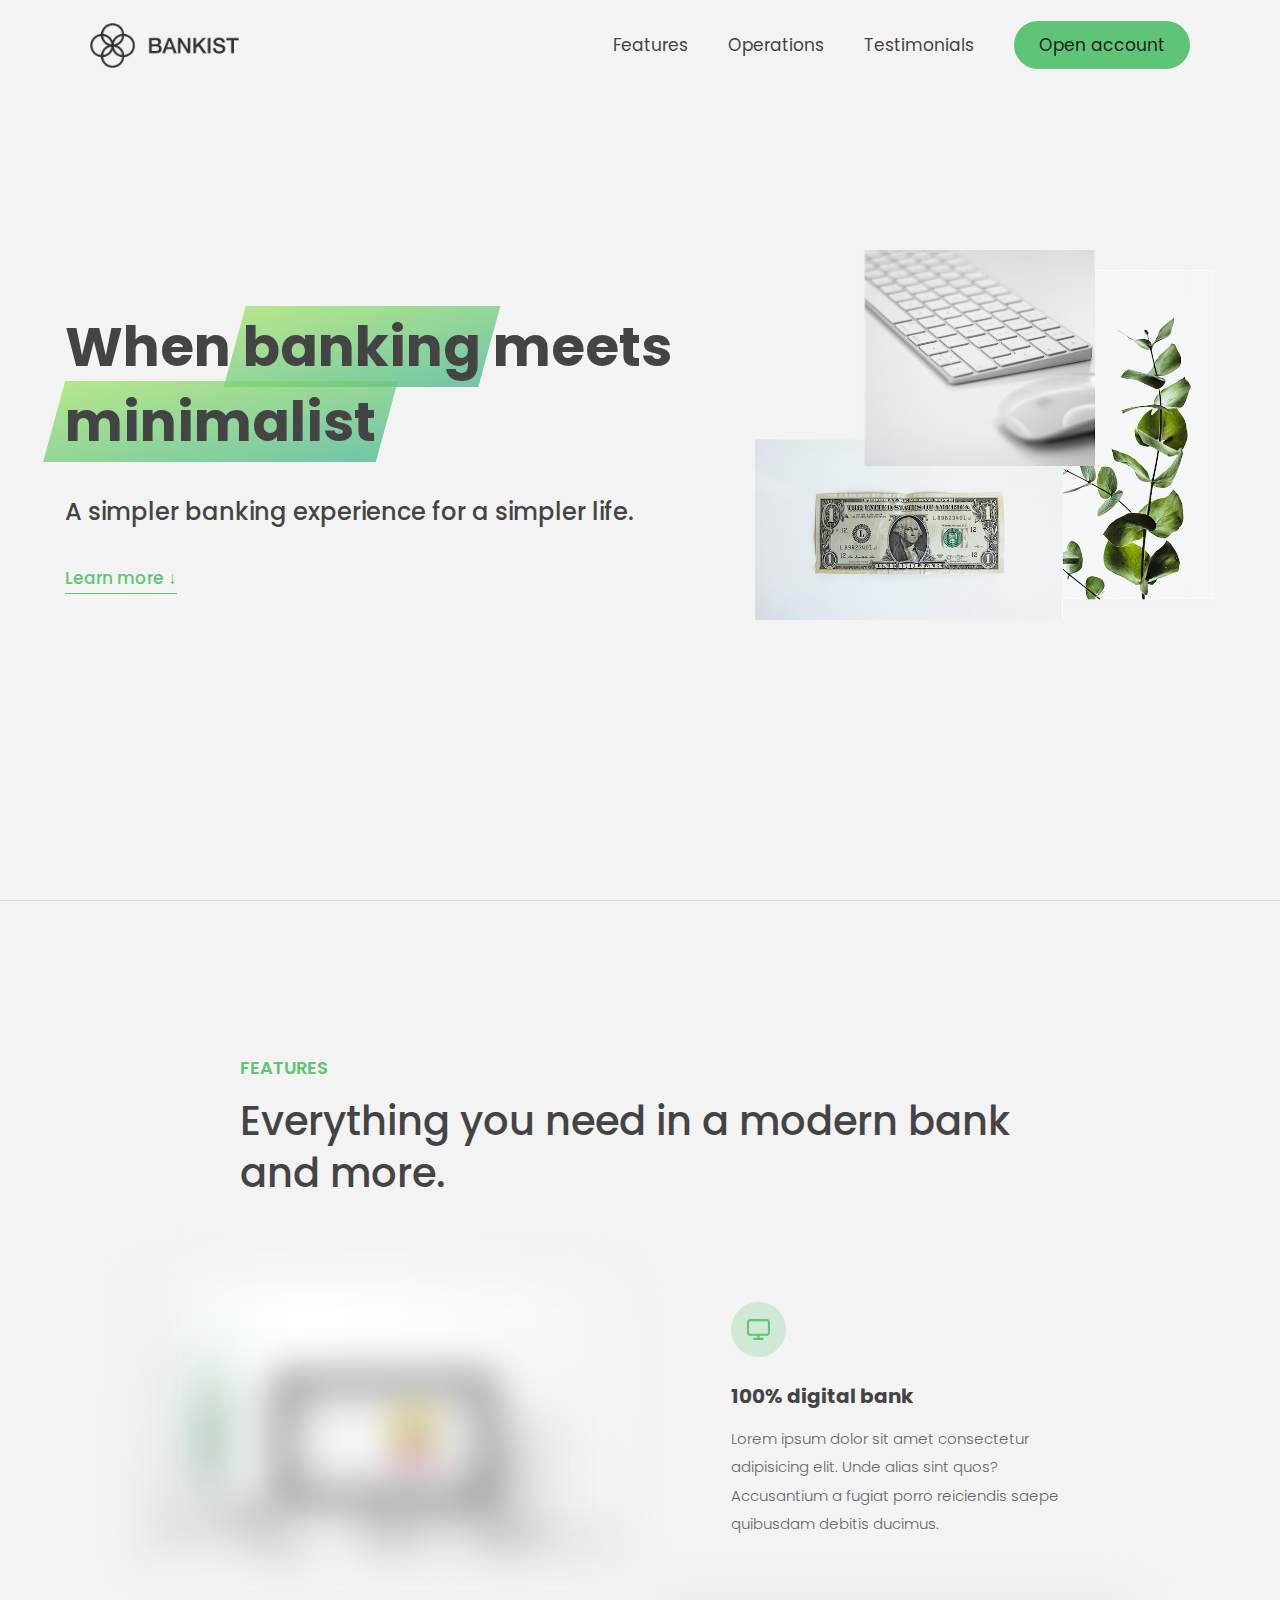
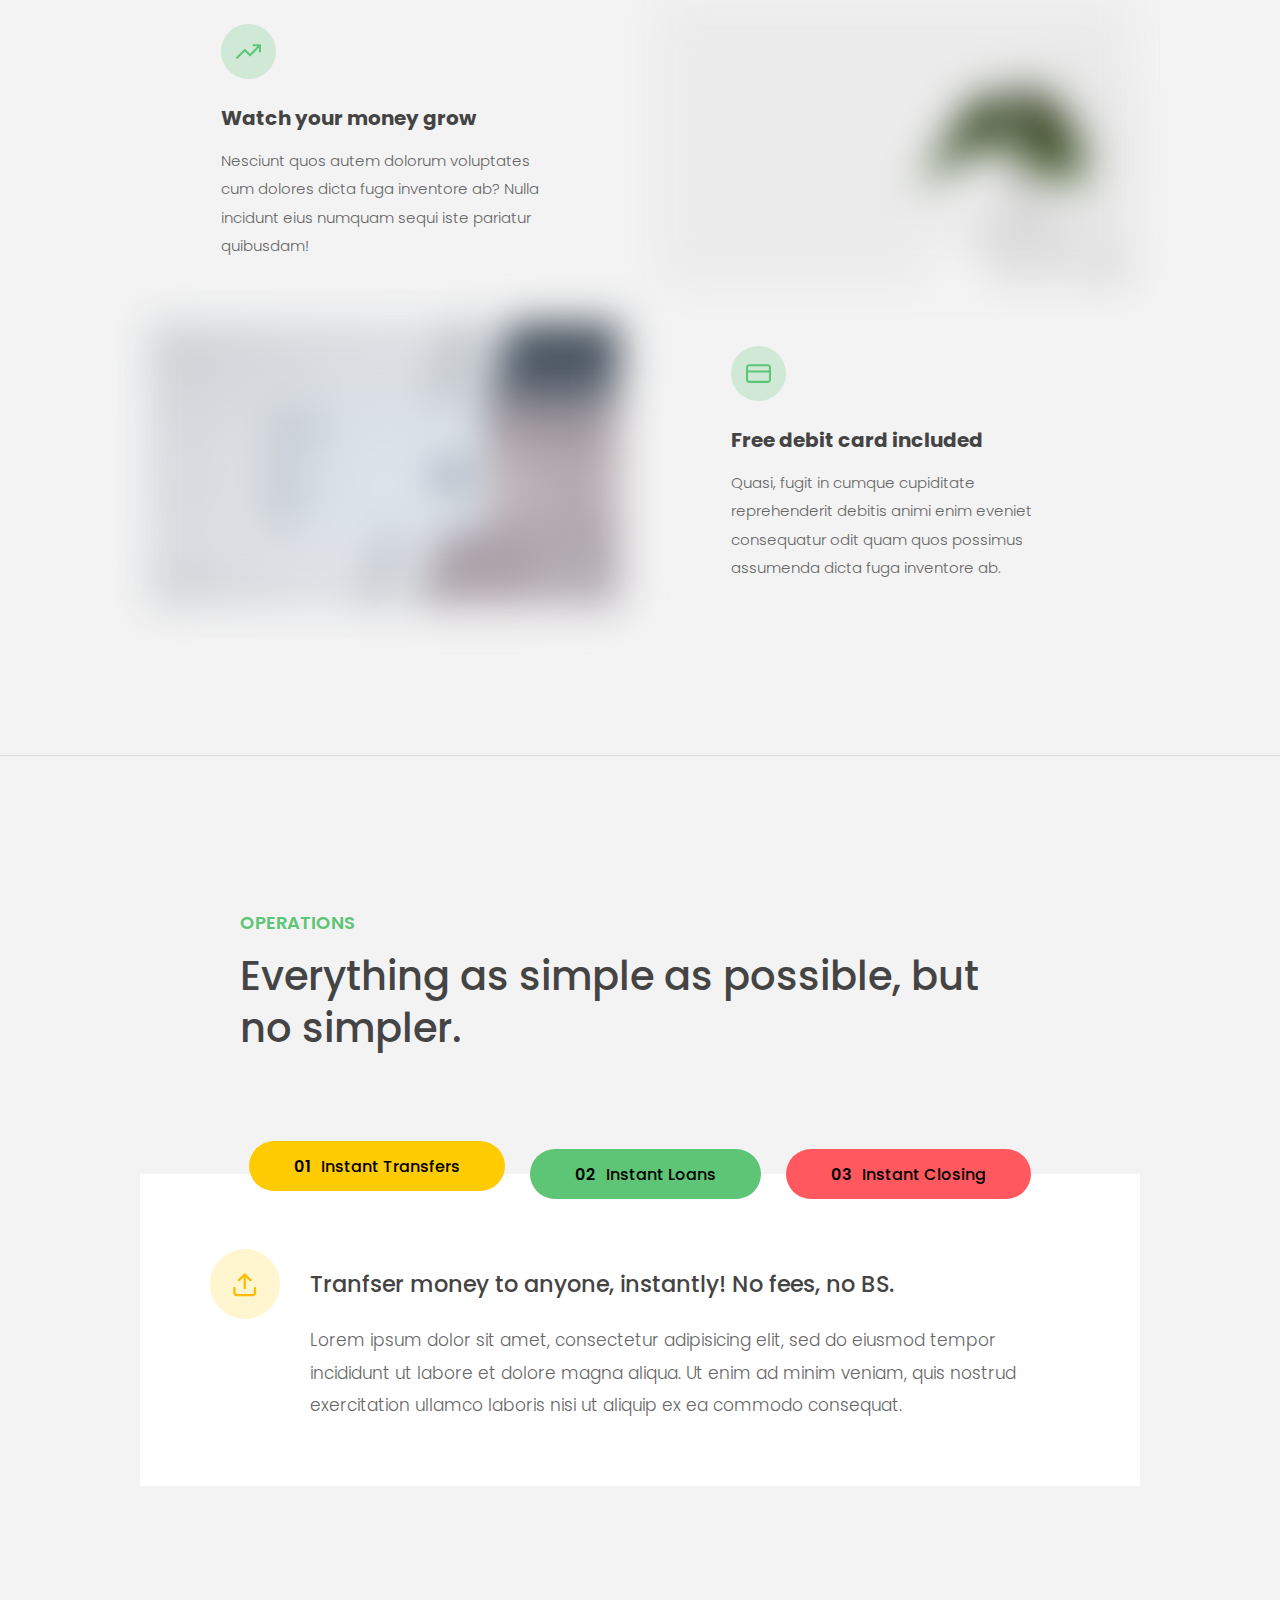
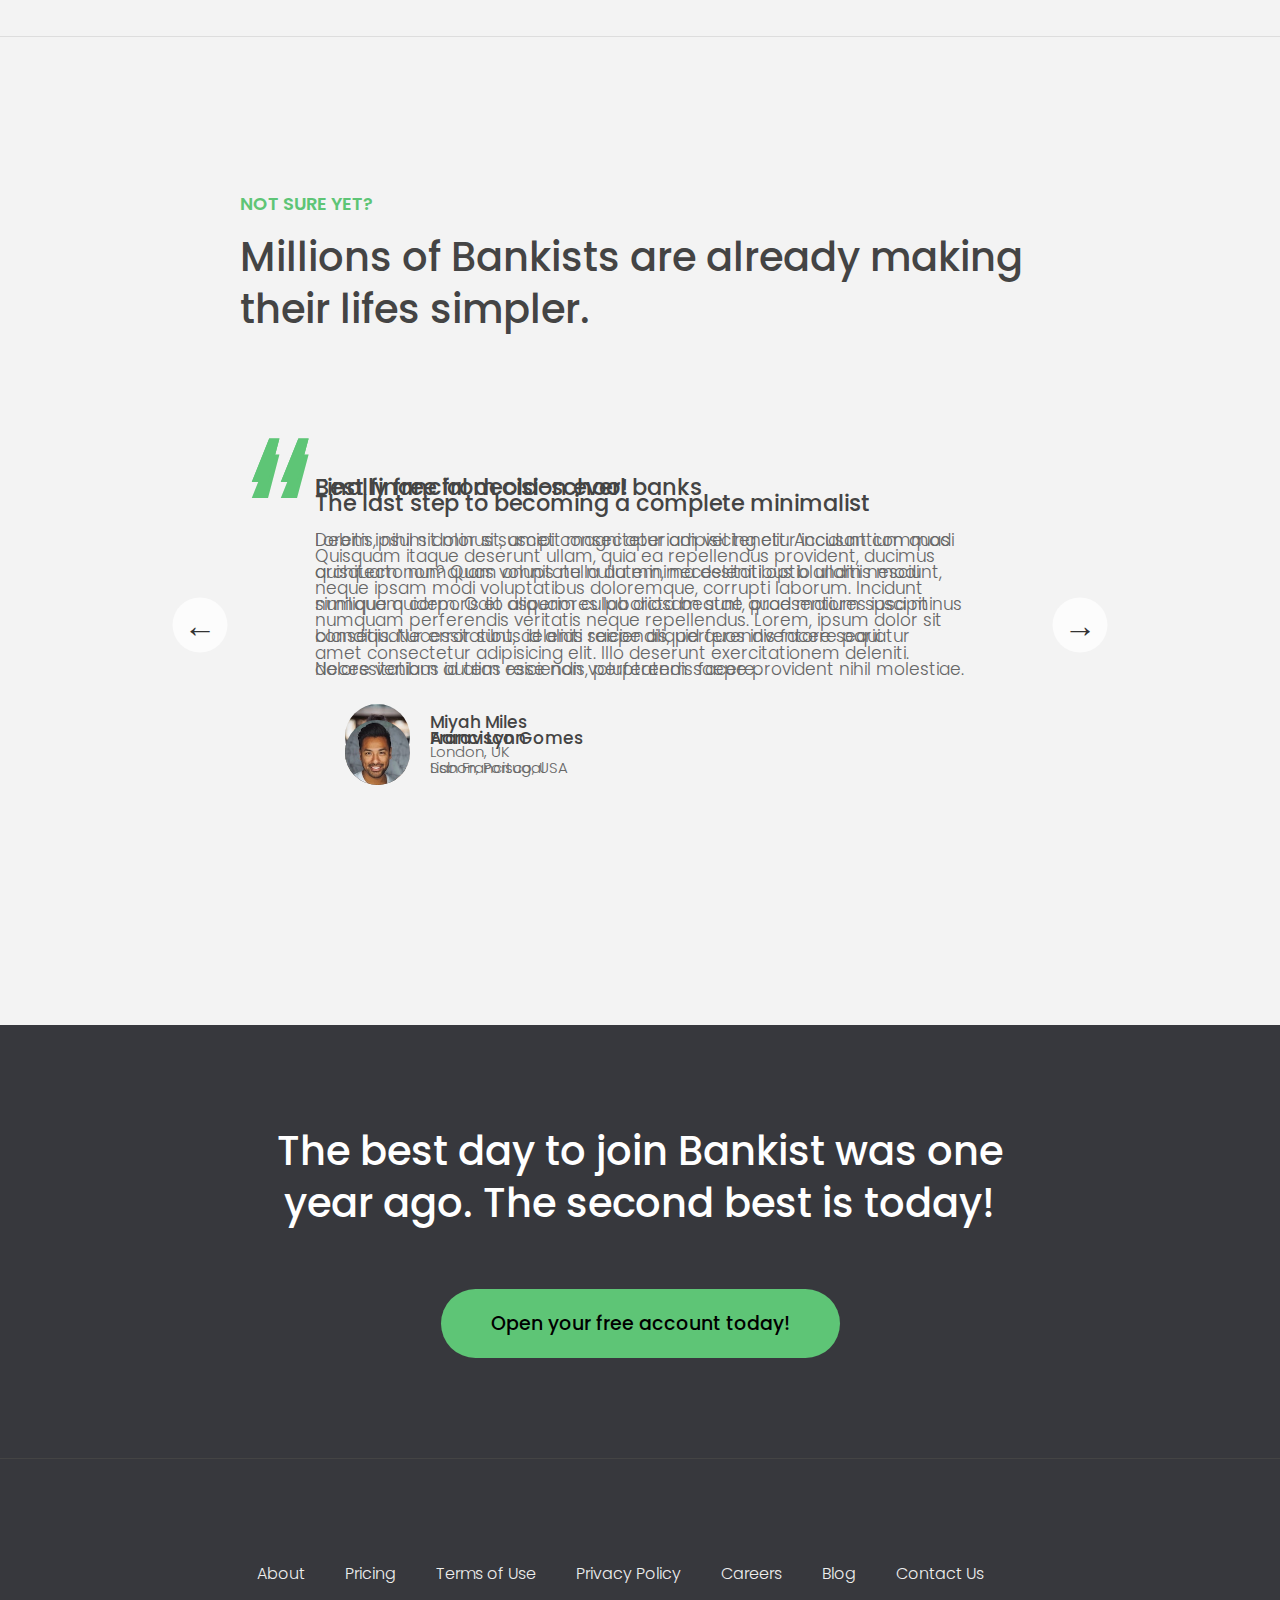
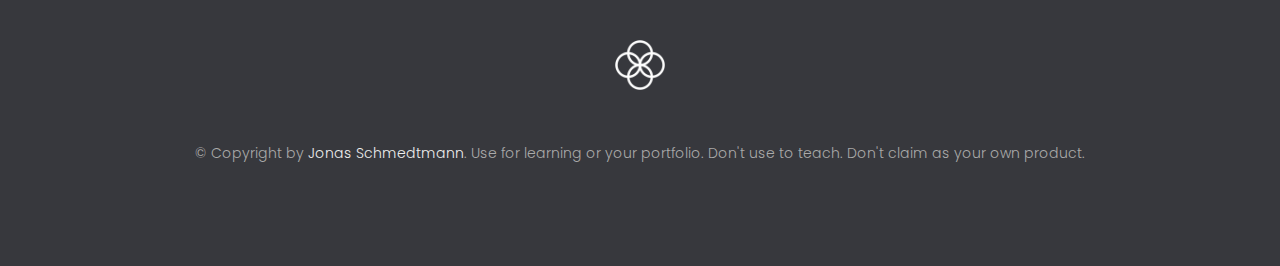
==== 13-Advanced-DOM-Bankist/index.html @ cbf836f9 "starter files for the Advanced-DOM-Bankist section" ====
<!DOCTYPE html>
<html lang="en">
  <head>
    <meta charset="UTF-8" />
    <meta name="viewport" content="width=device-width, initial-scale=1.0" />
    <meta http-equiv="X-UA-Compatible" content="ie=edge" />
    <link rel="shortcut icon" type="image/png" href="img/icon.png" />

    <link
      href="https://fonts.googleapis.com/css?family=Poppins:300,400,500,600&display=swap"
      rel="stylesheet"
    />
    <link rel="stylesheet" href="style.css" />
    <title>Bankist | When Banking meets Minimalist</title>
  </head>
  <body>
    <header class="header">
      <nav class="nav">
        <img
          src="img/logo.png"
          alt="Bankist logo"
          class="nav__logo"
          id="logo"
        />
        <ul class="nav__links">
          <li class="nav__item">
            <a class="nav__link" href="#section--1">Features</a>
          </li>
          <li class="nav__item">
            <a class="nav__link" href="#section--2">Operations</a>
          </li>
          <li class="nav__item">
            <a class="nav__link" href="#section--3">Testimonials</a>
          </li>
          <li class="nav__item">
            <a class="nav__link nav__link--btn btn--show-modal" href="#"
              >Open account</a
            >
          </li>
        </ul>
      </nav>

      <div class="header__title">
        <h1>
          When
          <!-- Green highlight effect -->
          <span class="highlight">banking</span>
          meets<br />
          <span class="highlight">minimalist</span>
        </h1>
        <h4>A simpler banking experience for a simpler life.</h4>
        <button class="btn--text btn--scroll-to">Learn more &DownArrow;</button>
        <img
          src="img/hero.png"
          class="header__img"
          alt="Minimalist bank items"
        />
      </div>
    </header>

    <section class="section" id="section--1">
      <div class="section__title">
        <h2 class="section__description">Features</h2>
        <h3 class="section__header">
          Everything you need in a modern bank and more.
        </h3>
      </div>

      <div class="features">
        <img
          src="img/digital-lazy.jpg"
          data-src="img/digital.jpg"
          alt="Computer"
          class="features__img lazy-img"
        />
        <div class="features__feature">
          <div class="features__icon">
            <svg>
              <use xlink:href="img/icons.svg#icon-monitor"></use>
            </svg>
          </div>
          <h5 class="features__header">100% digital bank</h5>
          <p>
            Lorem ipsum dolor sit amet consectetur adipisicing elit. Unde alias
            sint quos? Accusantium a fugiat porro reiciendis saepe quibusdam
            debitis ducimus.
          </p>
        </div>

        <div class="features__feature">
          <div class="features__icon">
            <svg>
              <use xlink:href="img/icons.svg#icon-trending-up"></use>
            </svg>
          </div>
          <h5 class="features__header">Watch your money grow</h5>
          <p>
            Nesciunt quos autem dolorum voluptates cum dolores dicta fuga
            inventore ab? Nulla incidunt eius numquam sequi iste pariatur
            quibusdam!
          </p>
        </div>
        <img
          src="img/grow-lazy.jpg"
          data-src="img/grow.jpg"
          alt="Plant"
          class="features__img lazy-img"
        />

        <img
          src="img/card-lazy.jpg"
          data-src="img/card.jpg"
          alt="Credit card"
          class="features__img lazy-img"
        />
        <div class="features__feature">
          <div class="features__icon">
            <svg>
              <use xlink:href="img/icons.svg#icon-credit-card"></use>
            </svg>
          </div>
          <h5 class="features__header">Free debit card included</h5>
          <p>
            Quasi, fugit in cumque cupiditate reprehenderit debitis animi enim
            eveniet consequatur odit quam quos possimus assumenda dicta fuga
            inventore ab.
          </p>
        </div>
      </div>
    </section>

    <section class="section" id="section--2">
      <div class="section__title">
        <h2 class="section__description">Operations</h2>
        <h3 class="section__header">
          Everything as simple as possible, but no simpler.
        </h3>
      </div>

      <div class="operations">
        <div class="operations__tab-container">
          <button
            class="btn operations__tab operations__tab--1 operations__tab--active"
            data-tab="1"
          >
            <span>01</span>Instant Transfers
          </button>
          <button class="btn operations__tab operations__tab--2" data-tab="2">
            <span>02</span>Instant Loans
          </button>
          <button class="btn operations__tab operations__tab--3" data-tab="3">
            <span>03</span>Instant Closing
          </button>
        </div>
        <div
          class="operations__content operations__content--1 operations__content--active"
        >
          <div class="operations__icon operations__icon--1">
            <svg>
              <use xlink:href="img/icons.svg#icon-upload"></use>
            </svg>
          </div>
          <h5 class="operations__header">
            Tranfser money to anyone, instantly! No fees, no BS.
          </h5>
          <p>
            Lorem ipsum dolor sit amet, consectetur adipisicing elit, sed do
            eiusmod tempor incididunt ut labore et dolore magna aliqua. Ut enim
            ad minim veniam, quis nostrud exercitation ullamco laboris nisi ut
            aliquip ex ea commodo consequat.
          </p>
        </div>

        <div class="operations__content operations__content--2">
          <div class="operations__icon operations__icon--2">
            <svg>
              <use xlink:href="img/icons.svg#icon-home"></use>
            </svg>
          </div>
          <h5 class="operations__header">
            Buy a home or make your dreams come true, with instant loans.
          </h5>
          <p>
            Duis aute irure dolor in reprehenderit in voluptate velit esse
            cillum dolore eu fugiat nulla pariatur. Excepteur sint occaecat
            cupidatat non proident, sunt in culpa qui officia deserunt mollit
            anim id est laborum.
          </p>
        </div>
        <div class="operations__content operations__content--3">
          <div class="operations__icon operations__icon--3">
            <svg>
              <use xlink:href="img/icons.svg#icon-user-x"></use>
            </svg>
          </div>
          <h5 class="operations__header">
            No longer need your account? No problem! Close it instantly.
          </h5>
          <p>
            Excepteur sint occaecat cupidatat non proident, sunt in culpa qui
            officia deserunt mollit anim id est laborum. Ut enim ad minim
            veniam, quis nostrud exercitation ullamco laboris nisi ut aliquip ex
            ea commodo consequat.
          </p>
        </div>
      </div>
    </section>

    <section class="section" id="section--3">
      <div class="section__title section__title--testimonials">
        <h2 class="section__description">Not sure yet?</h2>
        <h3 class="section__header">
          Millions of Bankists are already making their lifes simpler.
        </h3>
      </div>

      <div class="slider">
        <div class="slide slide--1">
          <div class="testimonial">
            <h5 class="testimonial__header">Best financial decision ever!</h5>
            <blockquote class="testimonial__text">
              Lorem ipsum dolor sit, amet consectetur adipisicing elit.
              Accusantium quas quisquam non? Quas voluptate nulla minima
              deleniti optio ullam nesciunt, numquam corporis et asperiores
              laboriosam sunt, praesentium suscipit blanditiis. Necessitatibus
              id alias reiciendis, perferendis facere pariatur dolore veniam
              autem esse non voluptatem saepe provident nihil molestiae.
            </blockquote>
            <address class="testimonial__author">
              <img src="img/user-1.jpg" alt="" class="testimonial__photo" />
              <h6 class="testimonial__name">Aarav Lynn</h6>
              <p class="testimonial__location">San Francisco, USA</p>
            </address>
          </div>
        </div>

        <div class="slide slide--2">
          <div class="testimonial">
            <h5 class="testimonial__header">
              The last step to becoming a complete minimalist
            </h5>
            <blockquote class="testimonial__text">
              Quisquam itaque deserunt ullam, quia ea repellendus provident,
              ducimus neque ipsam modi voluptatibus doloremque, corrupti
              laborum. Incidunt numquam perferendis veritatis neque repellendus.
              Lorem, ipsum dolor sit amet consectetur adipisicing elit. Illo
              deserunt exercitationem deleniti.
            </blockquote>
            <address class="testimonial__author">
              <img src="img/user-2.jpg" alt="" class="testimonial__photo" />
              <h6 class="testimonial__name">Miyah Miles</h6>
              <p class="testimonial__location">London, UK</p>
            </address>
          </div>
        </div>

        <div class="slide slide--3">
          <div class="testimonial">
            <h5 class="testimonial__header">
              Finally free from old-school banks
            </h5>
            <blockquote class="testimonial__text">
              Debitis, nihil sit minus suscipit magni aperiam vel tenetur
              incidunt commodi architecto numquam omnis nulla autem,
              necessitatibus blanditiis modi similique quidem. Odio aliquam
              culpa dicta beatae quod maiores ipsa minus consequatur error sunt,
              deleniti saepe aliquid quos inventore sequi. Necessitatibus id
              alias reiciendis, perferendis facere.
            </blockquote>
            <address class="testimonial__author">
              <img src="img/user-3.jpg" alt="" class="testimonial__photo" />
              <h6 class="testimonial__name">Francisco Gomes</h6>
              <p class="testimonial__location">Lisbon, Portugal</p>
            </address>
          </div>
        </div>

        <!-- <div class="slide"><img src="img/img-1.jpg" alt="Photo 1" /></div>
        <div class="slide"><img src="img/img-2.jpg" alt="Photo 2" /></div>
        <div class="slide"><img src="img/img-3.jpg" alt="Photo 3" /></div>
        <div class="slide"><img src="img/img-4.jpg" alt="Photo 4" /></div> -->
        <button class="slider__btn slider__btn--left">&larr;</button>
        <button class="slider__btn slider__btn--right">&rarr;</button>
        <div class="dots"></div>
      </div>
    </section>

    <section class="section section--sign-up">
      <div class="section__title">
        <h3 class="section__header">
          The best day to join Bankist was one year ago. The second best is
          today!
        </h3>
      </div>
      <button class="btn btn--show-modal">Open your free account today!</button>
    </section>

    <footer class="footer">
      <ul class="footer__nav">
        <li class="footer__item">
          <a class="footer__link" href="#">About</a>
        </li>
        <li class="footer__item">
          <a class="footer__link" href="#">Pricing</a>
        </li>
        <li class="footer__item">
          <a class="footer__link" href="#">Terms of Use</a>
        </li>
        <li class="footer__item">
          <a class="footer__link" href="#">Privacy Policy</a>
        </li>
        <li class="footer__item">
          <a class="footer__link" href="#">Careers</a>
        </li>
        <li class="footer__item">
          <a class="footer__link" href="#">Blog</a>
        </li>
        <li class="footer__item">
          <a class="footer__link" href="#">Contact Us</a>
        </li>
      </ul>
      <img src="img/icon.png" alt="Logo" class="footer__logo" />
      <p class="footer__copyright">
        &copy; Copyright by
        <a
          class="footer__link twitter-link"
          target="_blank"
          href="https://twitter.com/jonasschmedtman"
          >Jonas Schmedtmann</a
        >. Use for learning or your portfolio. Don't use to teach. Don't claim
        as your own product.
      </p>
    </footer>

    <div class="modal hidden">
      <button class="btn--close-modal">&times;</button>
      <h2 class="modal__header">
        Open your bank account <br />
        in just <span class="highlight">5 minutes</span>
      </h2>
      <form class="modal__form">
        <label>First Name</label>
        <input type="text" />
        <label>Last Name</label>
        <input type="text" />
        <label>Email Address</label>
        <input type="email" />
        <button class="btn">Next step &rarr;</button>
      </form>
    </div>
    <div class="overlay hidden"></div>

    <script src="script.js"></script>
  </body>
</html>
---- 13-Advanced-DOM-Bankist/style.css ----
/* The page is NOT responsive. You can implement responsiveness yourself if you wanna have some fun 😃 */

:root {
  --color-primary: #5ec576;
  --color-secondary: #ffcb03;
  --color-tertiary: #ff585f;
  --color-primary-darker: #4bbb7d;
  --color-secondary-darker: #ffbb00;
  --color-tertiary-darker: #fd424b;
  --color-primary-opacity: #5ec5763a;
  --color-secondary-opacity: #ffcd0331;
  --color-tertiary-opacity: #ff58602d;
  --gradient-primary: linear-gradient(to top left, #39b385, #9be15d);
  --gradient-secondary: linear-gradient(to top left, #ffb003, #ffcb03);
}

* {
  margin: 0;
  padding: 0;
  box-sizing: inherit;
}

html {
  font-size: 62.5%;
  box-sizing: border-box;
}

body {
  font-family: 'Poppins', sans-serif;
  font-weight: 300;
  color: #444;
  line-height: 1.9;
  background-color: #f3f3f3;
}

/* GENERAL ELEMENTS */
.section {
  padding: 15rem 3rem;
  border-top: 1px solid #ddd;

  transition: transform 1s, opacity 1s;
}

.section--hidden {
  opacity: 0;
  transform: translateY(8rem);
}

.section__title {
  max-width: 80rem;
  margin: 0 auto 8rem auto;
}

.section__description {
  font-size: 1.8rem;
  font-weight: 600;
  text-transform: uppercase;
  color: var(--color-primary);
  margin-bottom: 1rem;
}

.section__header {
  font-size: 4rem;
  line-height: 1.3;
  font-weight: 500;
}

.btn {
  display: inline-block;
  background-color: var(--color-primary);
  font-size: 1.6rem;
  font-family: inherit;
  font-weight: 500;
  border: none;
  padding: 1.25rem 4.5rem;
  border-radius: 10rem;
  cursor: pointer;
  transition: all 0.3s;
}

.btn:hover {
  background-color: var(--color-primary-darker);
}

.btn--text {
  display: inline-block;
  background: none;
  font-size: 1.7rem;
  font-family: inherit;
  font-weight: 500;
  color: var(--color-primary);
  border: none;
  border-bottom: 1px solid currentColor;
  padding-bottom: 2px;
  cursor: pointer;
  transition: all 0.3s;
}

p {
  color: #666;
}

/* This is BAD for accessibility! Don't do in the real world! */
button:focus {
  outline: none;
}

img {
  transition: filter 0.5s;
}

.lazy-img {
  filter: blur(20px);
}

/* NAVIGATION */
.nav {
  display: flex;
  justify-content: space-between;
  align-items: center;
  height: 9rem;
  width: 100%;
  padding: 0 6rem;
  z-index: 100;
}

/* nav and stickly class at the same time */
.nav.sticky {
  position: fixed;
  background-color: rgba(255, 255, 255, 0.95);
}

.nav__logo {
  height: 4.5rem;
  transition: all 0.3s;
}

.nav__links {
  display: flex;
  align-items: center;
  list-style: none;
}

.nav__item {
  margin-left: 4rem;
}

.nav__link:link,
.nav__link:visited {
  font-size: 1.7rem;
  font-weight: 400;
  color: inherit;
  text-decoration: none;
  display: block;
  transition: all 0.3s;
}

.nav__link--btn:link,
.nav__link--btn:visited {
  padding: 0.8rem 2.5rem;
  border-radius: 3rem;
  background-color: var(--color-primary);
  color: #222;
}

.nav__link--btn:hover,
.nav__link--btn:active {
  color: inherit;
  background-color: var(--color-primary-darker);
  color: #333;
}

/* HEADER */
.header {
  padding: 0 3rem;
  height: 100vh;
  display: flex;
  flex-direction: column;
  align-items: center;
}

.header__title {
  flex: 1;

  max-width: 115rem;
  display: grid;
  grid-template-columns: 3fr 2fr;
  row-gap: 3rem;
  align-content: center;
  justify-content: center;

  align-items: start;
  justify-items: start;
}

h1 {
  font-size: 5.5rem;
  line-height: 1.35;
}

h4 {
  font-size: 2.4rem;
  font-weight: 500;
}

.header__img {
  width: 100%;
  grid-column: 2 / 3;
  grid-row: 1 / span 4;
  transform: translateY(-6rem);
}

.highlight {
  position: relative;
}

.highlight::after {
  display: block;
  content: '';
  position: absolute;
  bottom: 0;
  left: 0;
  height: 100%;
  width: 100%;
  z-index: -1;
  opacity: 0.7;
  transform: scale(1.07, 1.05) skewX(-15deg);
  background-image: var(--gradient-primary);
}

/* FEATURES */
.features {
  display: grid;
  grid-template-columns: 1fr 1fr;
  gap: 4rem;
  margin: 0 12rem;
}

.features__img {
  width: 100%;
}

.features__feature {
  align-self: center;
  justify-self: center;
  width: 70%;
  font-size: 1.5rem;
}

.features__icon {
  display: flex;
  align-items: center;
  justify-content: center;
  background-color: var(--color-primary-opacity);
  height: 5.5rem;
  width: 5.5rem;
  border-radius: 50%;
  margin-bottom: 2rem;
}

.features__icon svg {
  height: 2.5rem;
  width: 2.5rem;
  fill: var(--color-primary);
}

.features__header {
  font-size: 2rem;
  margin-bottom: 1rem;
}

/* OPERATIONS */
.operations {
  max-width: 100rem;
  margin: 12rem auto 0 auto;

  background-color: #fff;
}

.operations__tab-container {
  display: flex;
  justify-content: center;
}

.operations__tab {
  margin-right: 2.5rem;
  transform: translateY(-50%);
}

.operations__tab span {
  margin-right: 1rem;
  font-weight: 600;
  display: inline-block;
}

.operations__tab--1 {
  background-color: var(--color-secondary);
}

.operations__tab--1:hover {
  background-color: var(--color-secondary-darker);
}

.operations__tab--3 {
  background-color: var(--color-tertiary);
  margin: 0;
}

.operations__tab--3:hover {
  background-color: var(--color-tertiary-darker);
}

.operations__tab--active {
  transform: translateY(-66%);
}

.operations__content {
  display: none;

  /* JUST PRESENTATIONAL */
  font-size: 1.7rem;
  padding: 2.5rem 7rem 6.5rem 7rem;
}

.operations__content--active {
  display: grid;
  grid-template-columns: 7rem 1fr;
  column-gap: 3rem;
  row-gap: 0.5rem;
}

.operations__header {
  font-size: 2.25rem;
  font-weight: 500;
  align-self: center;
}

.operations__icon {
  display: flex;
  align-items: center;
  justify-content: center;
  height: 7rem;
  width: 7rem;
  border-radius: 50%;
}

.operations__icon svg {
  height: 2.75rem;
  width: 2.75rem;
}

.operations__content p {
  grid-column: 2;
}

.operations__icon--1 {
  background-color: var(--color-secondary-opacity);
}
.operations__icon--2 {
  background-color: var(--color-primary-opacity);
}
.operations__icon--3 {
  background-color: var(--color-tertiary-opacity);
}
.operations__icon--1 svg {
  fill: var(--color-secondary-darker);
}
.operations__icon--2 svg {
  fill: var(--color-primary);
}
.operations__icon--3 svg {
  fill: var(--color-tertiary);
}

/* SLIDER */
.slider {
  max-width: 100rem;
  height: 50rem;
  margin: 0 auto;
  position: relative;

  /* IN THE END */
  overflow: hidden;
}

.slide {
  position: absolute;
  top: 0;
  width: 100%;
  height: 50rem;

  display: flex;
  align-items: center;
  justify-content: center;

  /* THIS creates the animation! */
  transition: transform 1s;
}

.slide > img {
  /* Only for images that have different size than slide */
  width: 100%;
  height: 100%;
  object-fit: cover;
}

.slider__btn {
  position: absolute;
  top: 50%;
  z-index: 10;

  border: none;
  background: rgba(255, 255, 255, 0.7);
  font-family: inherit;
  color: #333;
  border-radius: 50%;
  height: 5.5rem;
  width: 5.5rem;
  font-size: 3.25rem;
  cursor: pointer;
}

.slider__btn--left {
  left: 6%;
  transform: translate(-50%, -50%);
}

.slider__btn--right {
  right: 6%;
  transform: translate(50%, -50%);
}

.dots {
  position: absolute;
  bottom: 5%;
  left: 50%;
  transform: translateX(-50%);
  display: flex;
}

.dots__dot {
  border: none;
  background-color: #b9b9b9;
  opacity: 0.7;
  height: 1rem;
  width: 1rem;
  border-radius: 50%;
  margin-right: 1.75rem;
  cursor: pointer;
  transition: all 0.5s;

  /* Only necessary when overlying images */
  /* box-shadow: 0 0.6rem 1.5rem rgba(0, 0, 0, 0.7); */
}

.dots__dot:last-child {
  margin: 0;
}

.dots__dot--active {
  /* background-color: #fff; */
  background-color: #888;
  opacity: 1;
}

/* TESTIMONIALS */
.testimonial {
  width: 65%;
  position: relative;
}

.testimonial::before {
  content: '\201C';
  position: absolute;
  top: -5.7rem;
  left: -6.8rem;
  line-height: 1;
  font-size: 20rem;
  font-family: inherit;
  color: var(--color-primary);
  z-index: -1;
}

.testimonial__header {
  font-size: 2.25rem;
  font-weight: 500;
  margin-bottom: 1.5rem;
}

.testimonial__text {
  font-size: 1.7rem;
  margin-bottom: 3.5rem;
  color: #666;
}

.testimonial__author {
  margin-left: 3rem;
  font-style: normal;

  display: grid;
  grid-template-columns: 6.5rem 1fr;
  column-gap: 2rem;
}

.testimonial__photo {
  grid-row: 1 / span 2;
  width: 6.5rem;
  border-radius: 50%;
}

.testimonial__name {
  font-size: 1.7rem;
  font-weight: 500;
  align-self: end;
  margin: 0;
}

.testimonial__location {
  font-size: 1.5rem;
}

.section__title--testimonials {
  margin-bottom: 4rem;
}

/* SIGNUP */
.section--sign-up {
  background-color: #37383d;
  border-top: none;
  border-bottom: 1px solid #444;
  text-align: center;
  padding: 10rem 3rem;
}

.section--sign-up .section__header {
  color: #fff;
  text-align: center;
}

.section--sign-up .section__title {
  margin-bottom: 6rem;
}

.section--sign-up .btn {
  font-size: 1.9rem;
  padding: 2rem 5rem;
}

/* FOOTER */
.footer {
  padding: 10rem 3rem;
  background-color: #37383d;
}

.footer__nav {
  list-style: none;
  display: flex;
  justify-content: center;
  margin-bottom: 5rem;
}

.footer__item {
  margin-right: 4rem;
}

.footer__link {
  font-size: 1.6rem;
  color: #eee;
  text-decoration: none;
}

.footer__logo {
  height: 5rem;
  display: block;
  margin: 0 auto;
  margin-bottom: 5rem;
}

.footer__copyright {
  font-size: 1.4rem;
  color: #aaa;
  text-align: center;
}

.footer__copyright .footer__link {
  font-size: 1.4rem;
}

/* MODAL WINDOW */
.modal {
  position: fixed;
  top: 50%;
  left: 50%;
  transform: translate(-50%, -50%);
  max-width: 60rem;
  background-color: #f3f3f3;
  padding: 5rem 6rem;
  box-shadow: 0 4rem 6rem rgba(0, 0, 0, 0.3);
  z-index: 1000;
  transition: all 0.5s;
}

.overlay {
  position: fixed;
  top: 0;
  left: 0;
  width: 100%;
  height: 100%;
  background-color: rgba(0, 0, 0, 0.5);
  backdrop-filter: blur(4px);
  z-index: 100;
  transition: all 0.5s;
}

.modal__header {
  font-size: 3.25rem;
  margin-bottom: 4.5rem;
  line-height: 1.5;
}

.modal__form {
  margin: 0 3rem;
  display: grid;
  grid-template-columns: 1fr 2fr;
  align-items: center;
  gap: 2.5rem;
}

.modal__form label {
  font-size: 1.7rem;
  font-weight: 500;
}

.modal__form input {
  font-size: 1.7rem;
  padding: 1rem 1.5rem;
  border: 1px solid #ddd;
  border-radius: 0.5rem;
}

.modal__form button {
  grid-column: 1 / span 2;
  justify-self: center;
  margin-top: 1rem;
}

.btn--close-modal {
  font-family: inherit;
  color: inherit;
  position: absolute;
  top: 0.5rem;
  right: 2rem;
  font-size: 4rem;
  cursor: pointer;
  border: none;
  background: none;
}

.hidden {
  visibility: hidden;
  opacity: 0;
}

/* COOKIE MESSAGE */
.cookie-message {
  display: flex;
  align-items: center;
  justify-content: space-evenly;
  width: 100%;
  background-color: white;
  color: #bbb;
  font-size: 1.5rem;
  font-weight: 400;
}
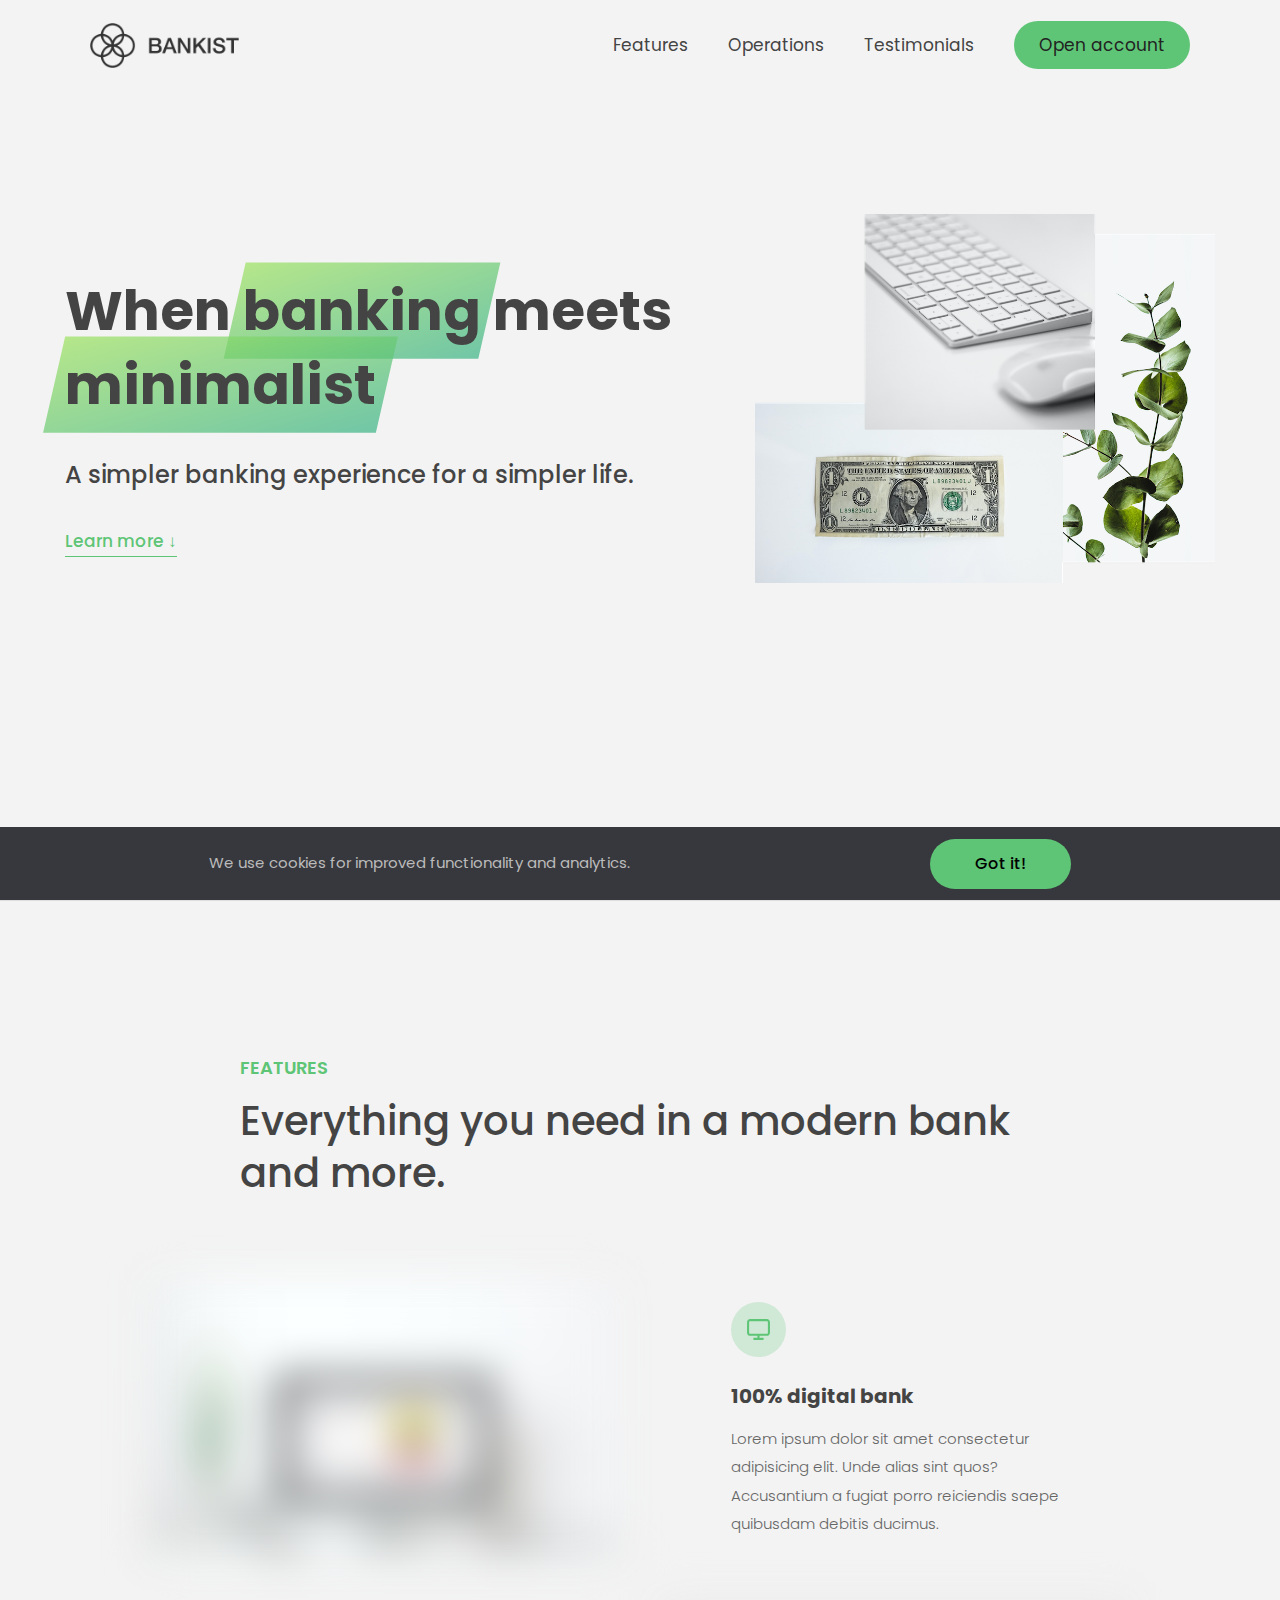
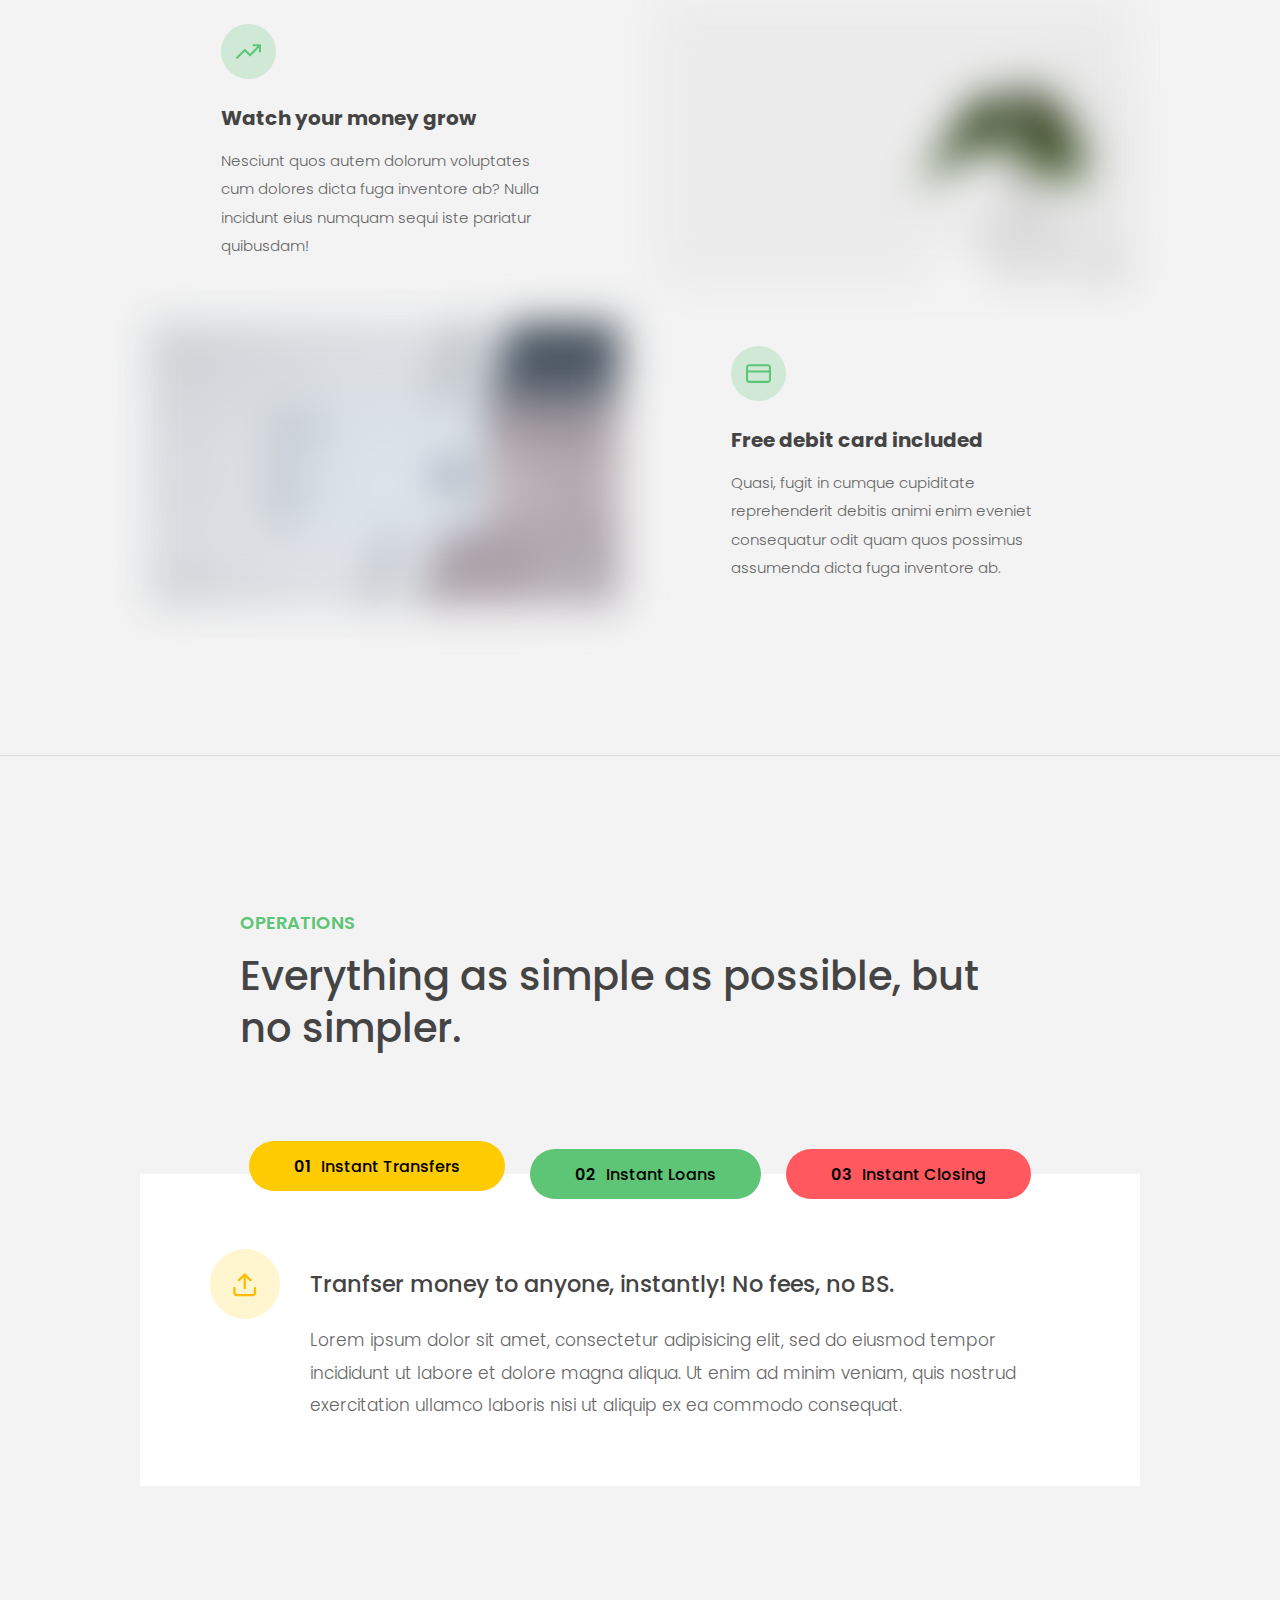
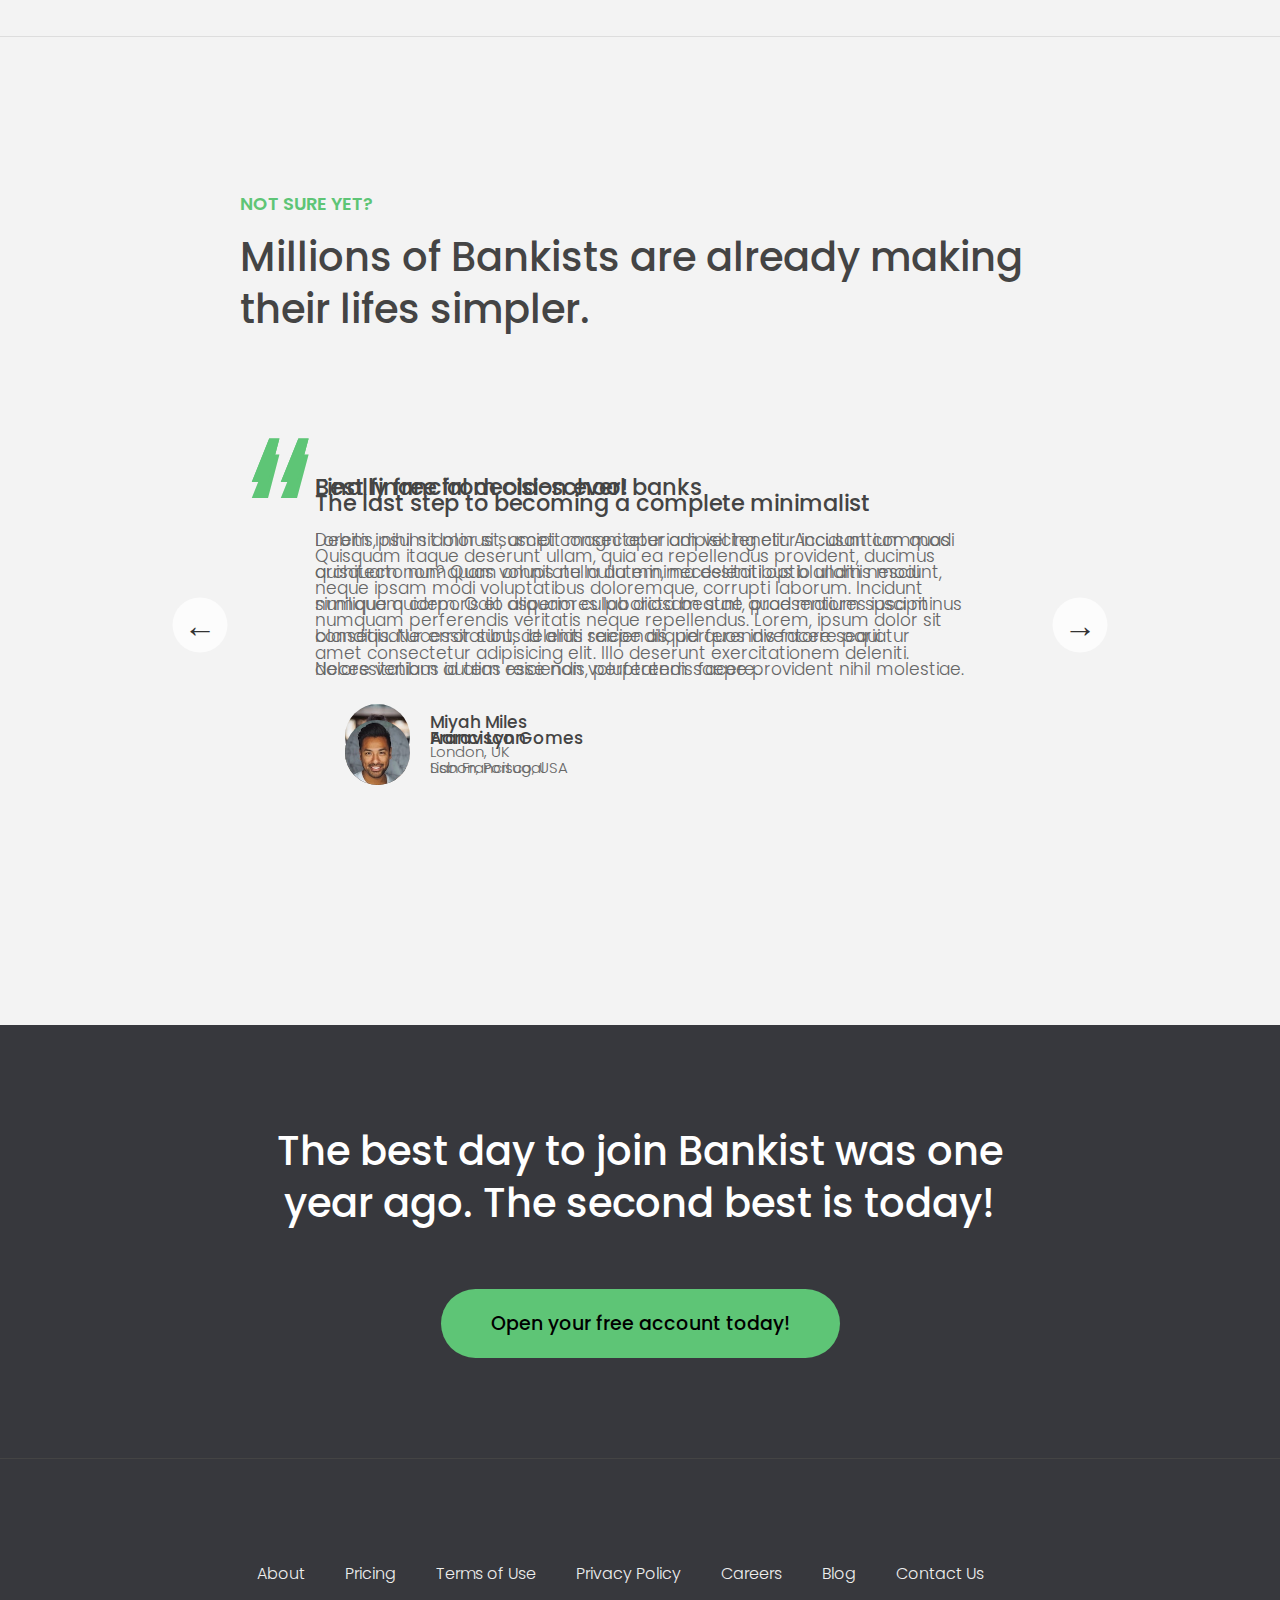
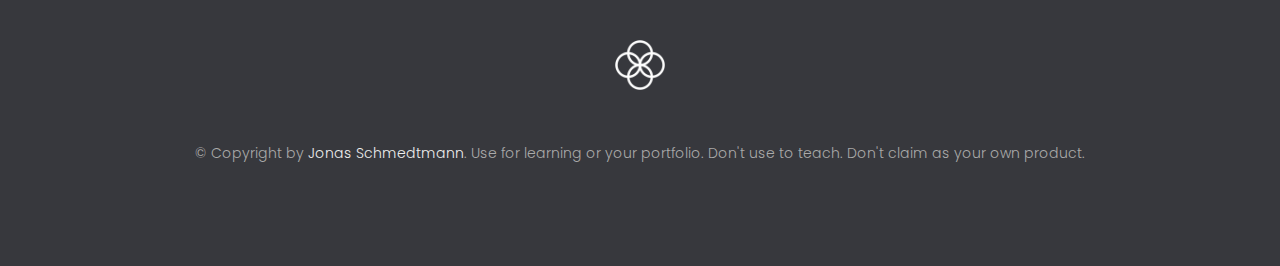
==== commit c92b3c1f: "little modification on the html and css files" ====
--- a/13-Advanced-DOM-Bankist/index.html
+++ b/13-Advanced-DOM-Bankist/index.html
@@ -21,6 +21,8 @@
           alt="Bankist logo"
           class="nav__logo"
           id="logo"
+          designer="Jonas"
+          data-version-number="3.0"
         />
         <ul class="nav__links">
           <li class="nav__item">
--- a/13-Advanced-DOM-Bankist/style.css
+++ b/13-Advanced-DOM-Bankist/style.css
@@ -175,6 +175,7 @@
   padding: 0 3rem;
   height: 100vh;
   display: flex;
+  overflow: hidden;
   flex-direction: column;
   align-items: center;
 }
@@ -224,7 +225,7 @@
   width: 100%;
   z-index: -1;
   opacity: 0.7;
-  transform: scale(1.07, 1.05) skewX(-15deg);
+  transform: scale(1.07, 1.25) skewX(-15deg);
   background-image: var(--gradient-primary);
 }
 
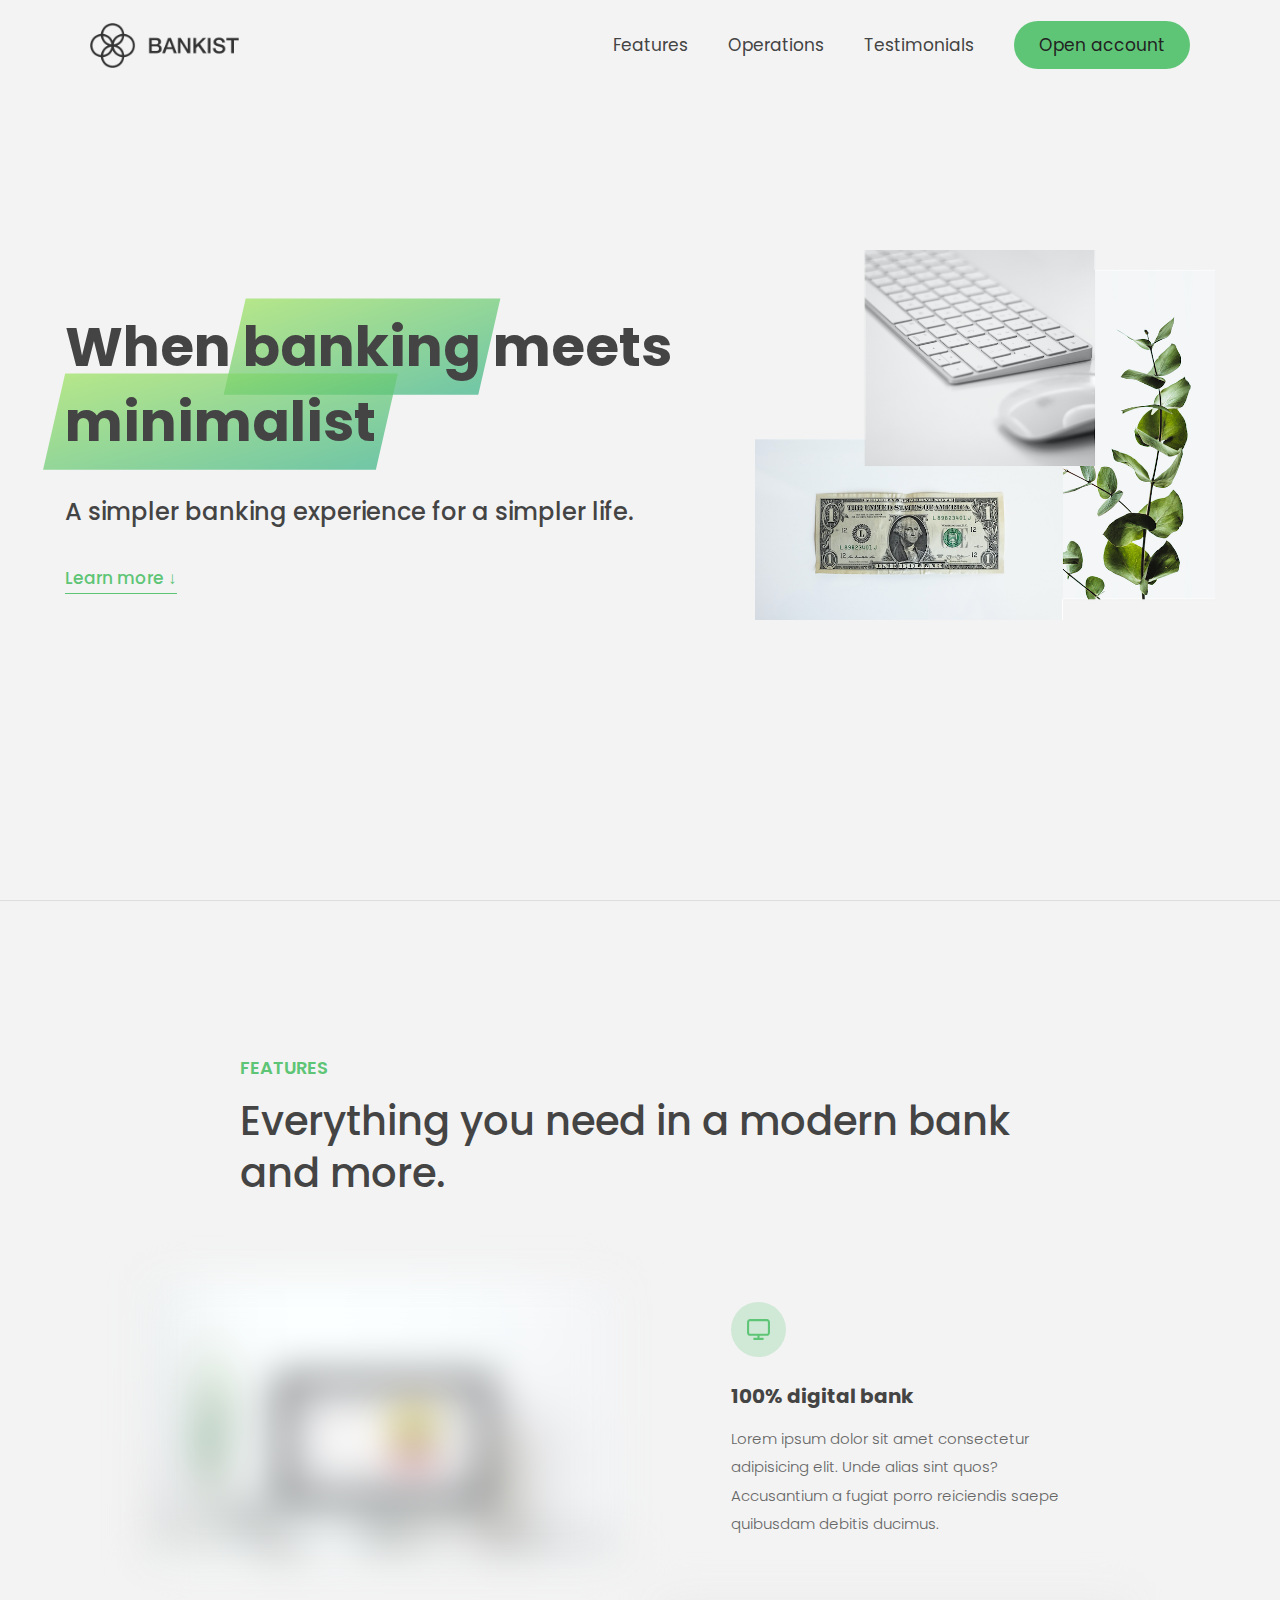
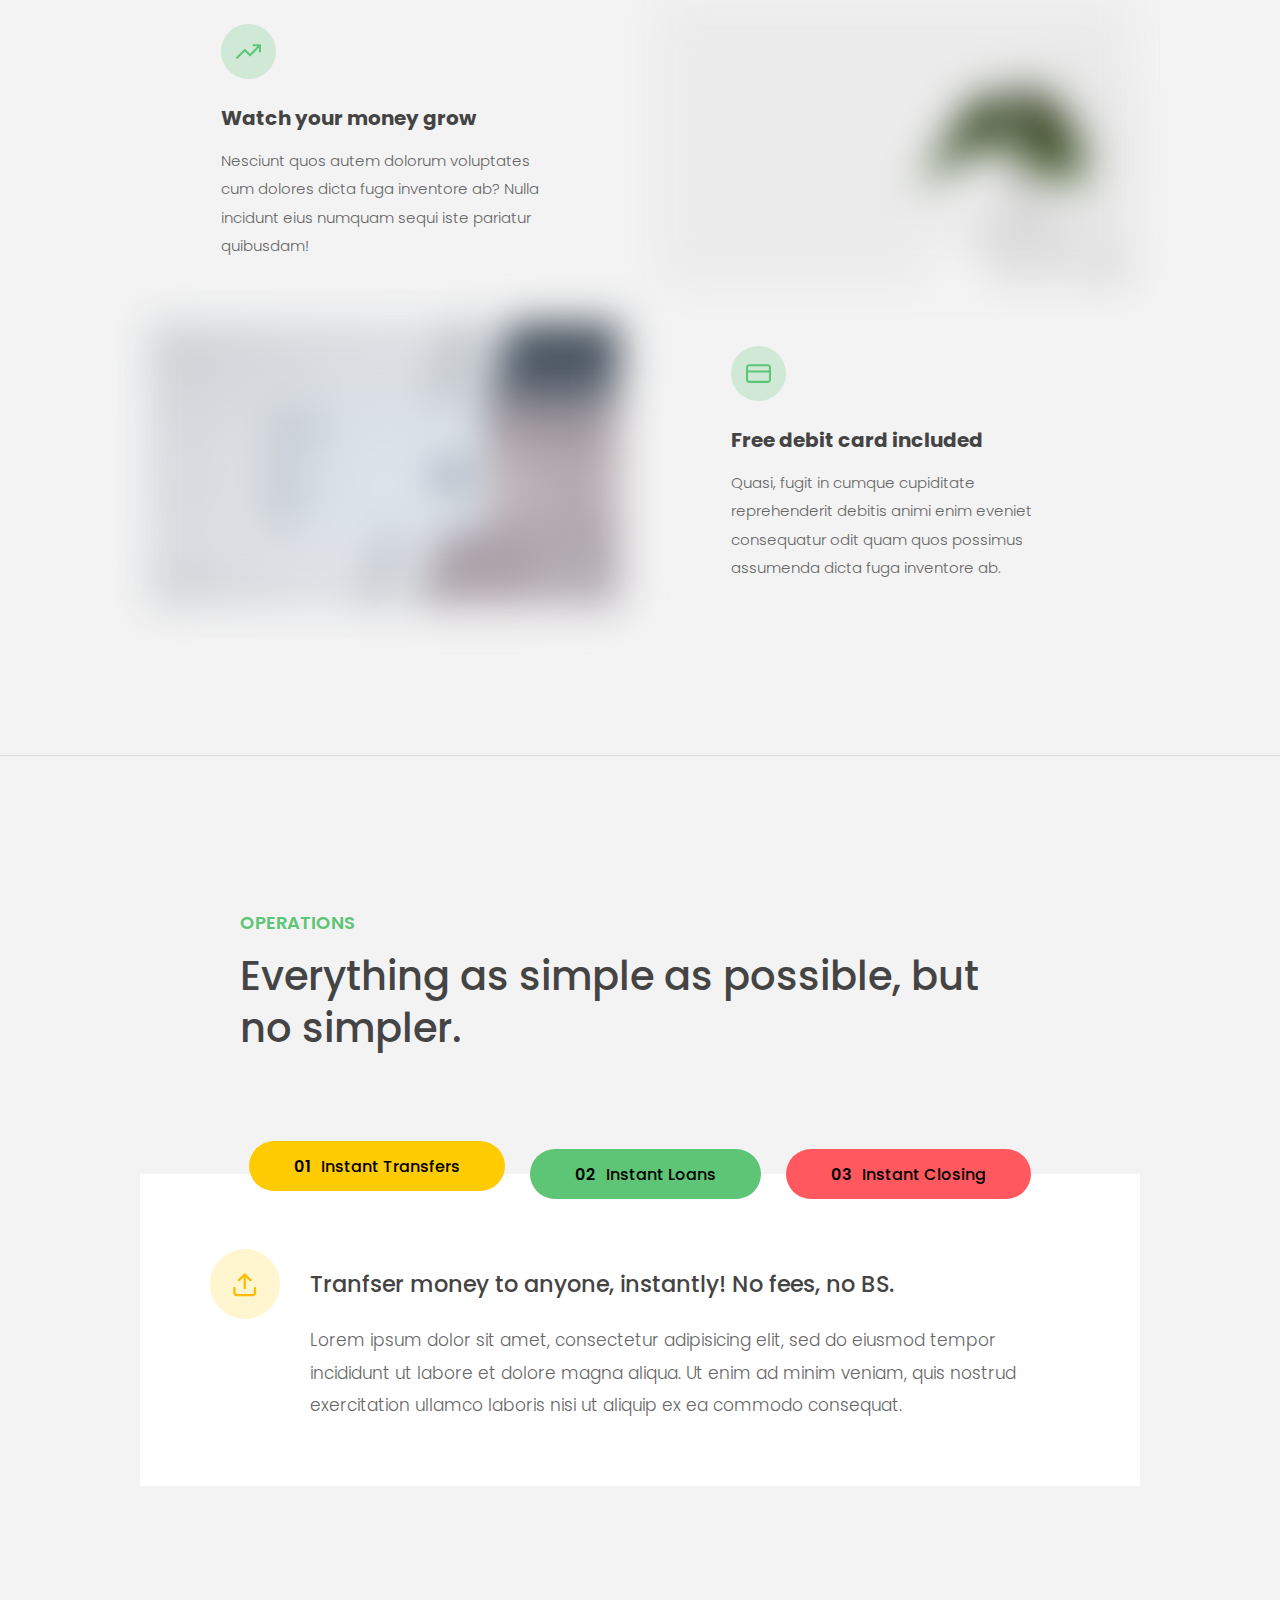
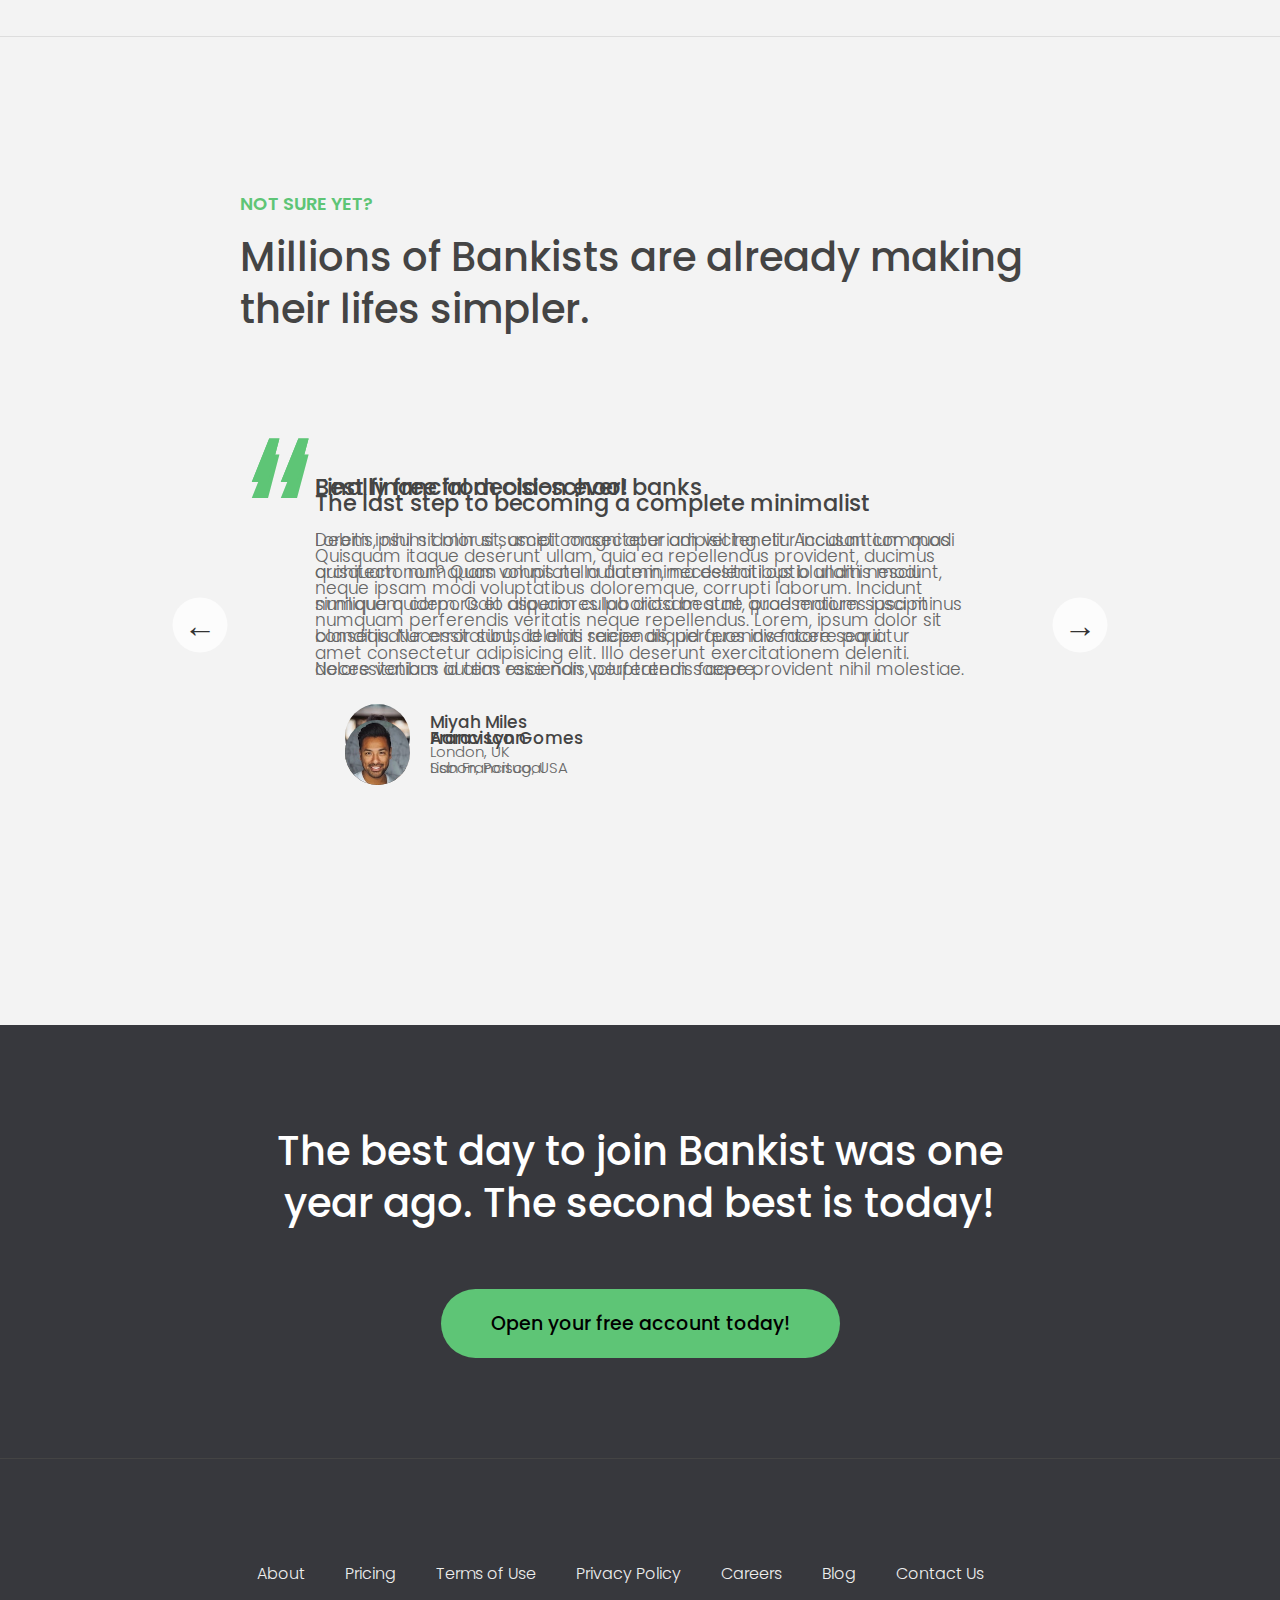
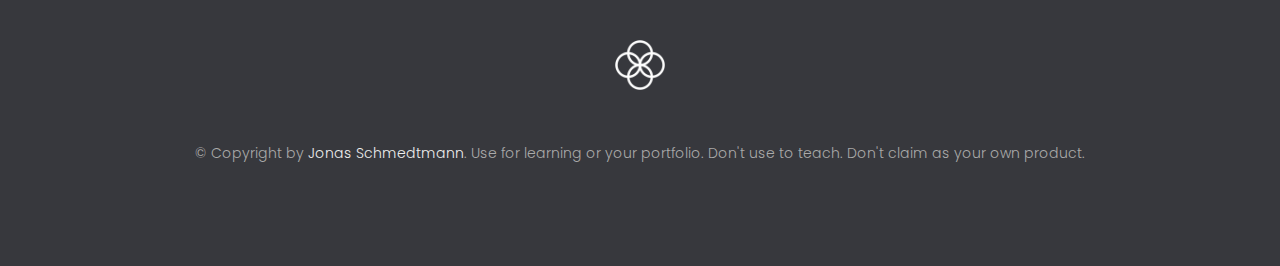
==== commit 00e9b283: "Types of Events and Event Handlers , Event Propagation_Bubbling and Capturing..." ====
--- a/13-Advanced-DOM-Bankist/index.html
+++ b/13-Advanced-DOM-Bankist/index.html
@@ -26,7 +26,8 @@
         />
         <ul class="nav__links">
           <li class="nav__item">
-            <a class="nav__link" href="#section--1">Features</a>
+            <!-- <a class="nav__link" href="#section--1">Features</a> -->
+            <a class="nav__link" href="#">Features</a>
           </li>
           <li class="nav__item">
             <a class="nav__link" href="#section--2">Operations</a>
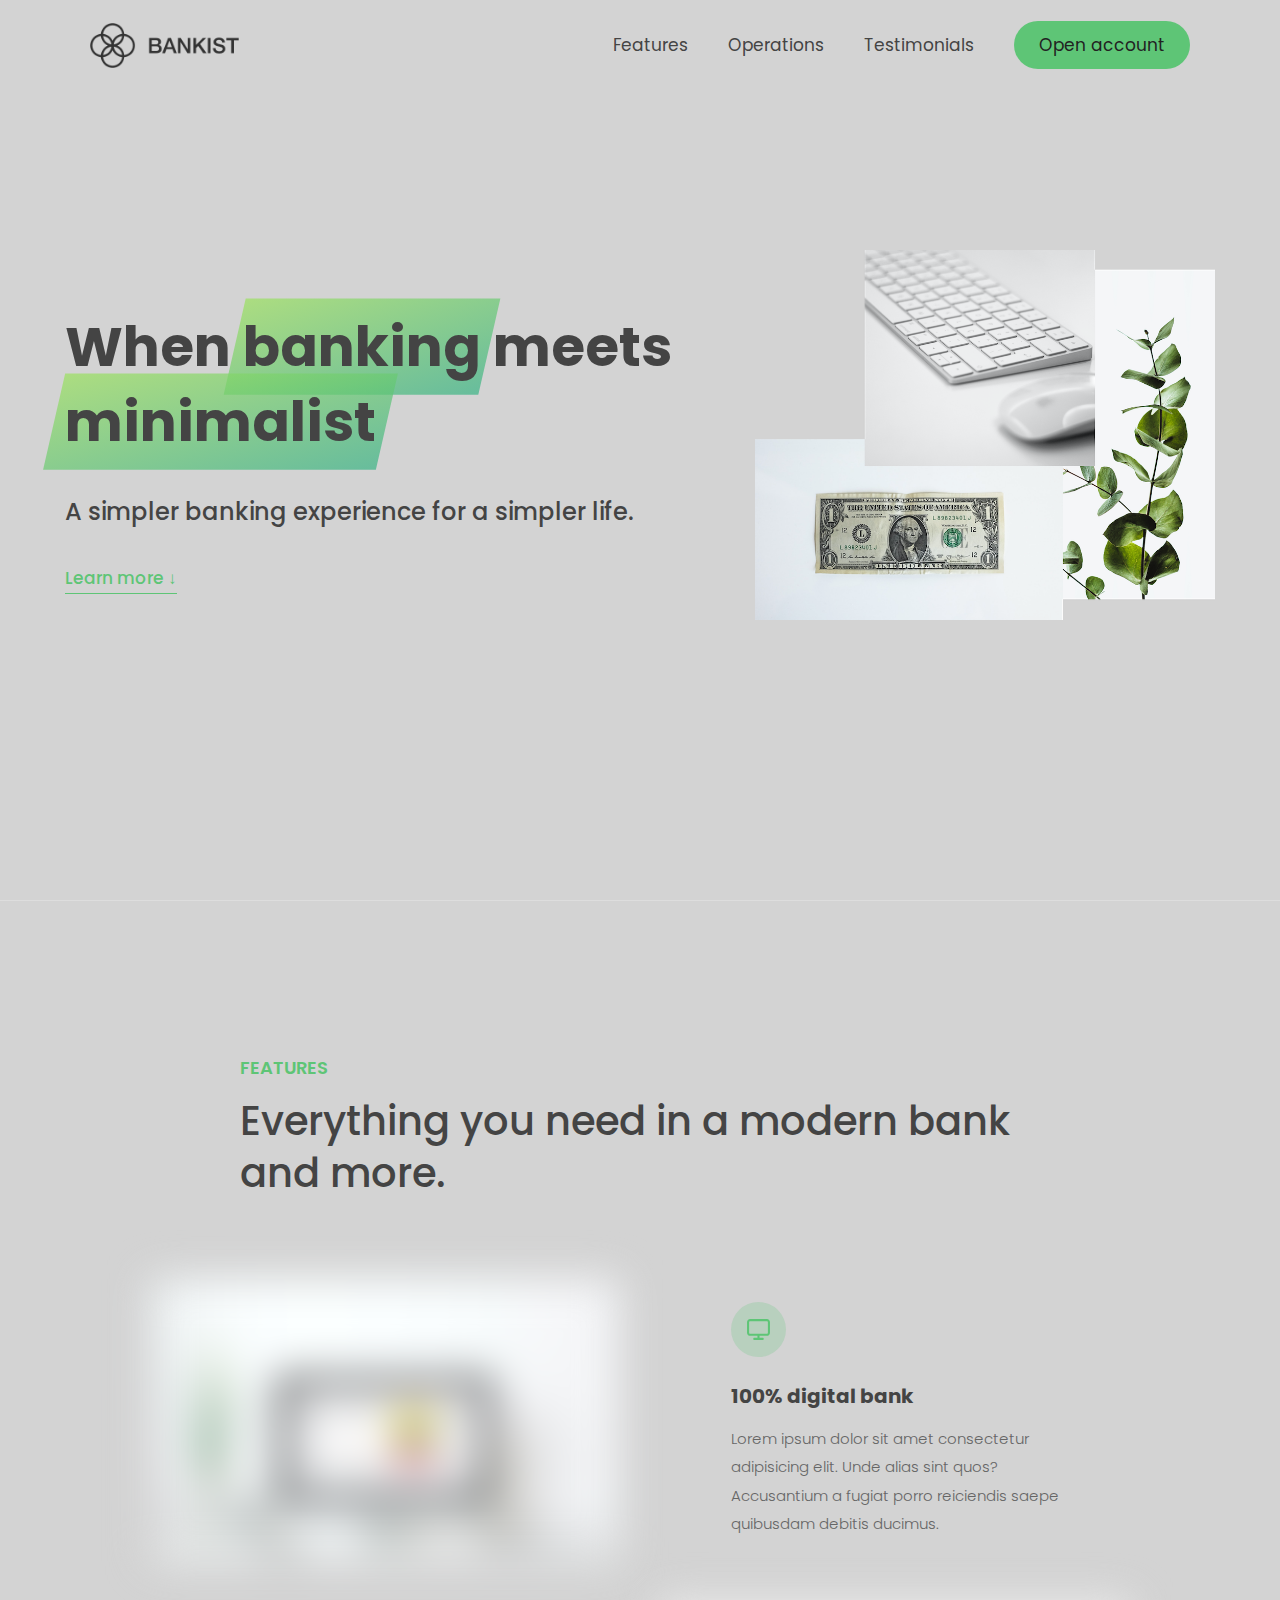
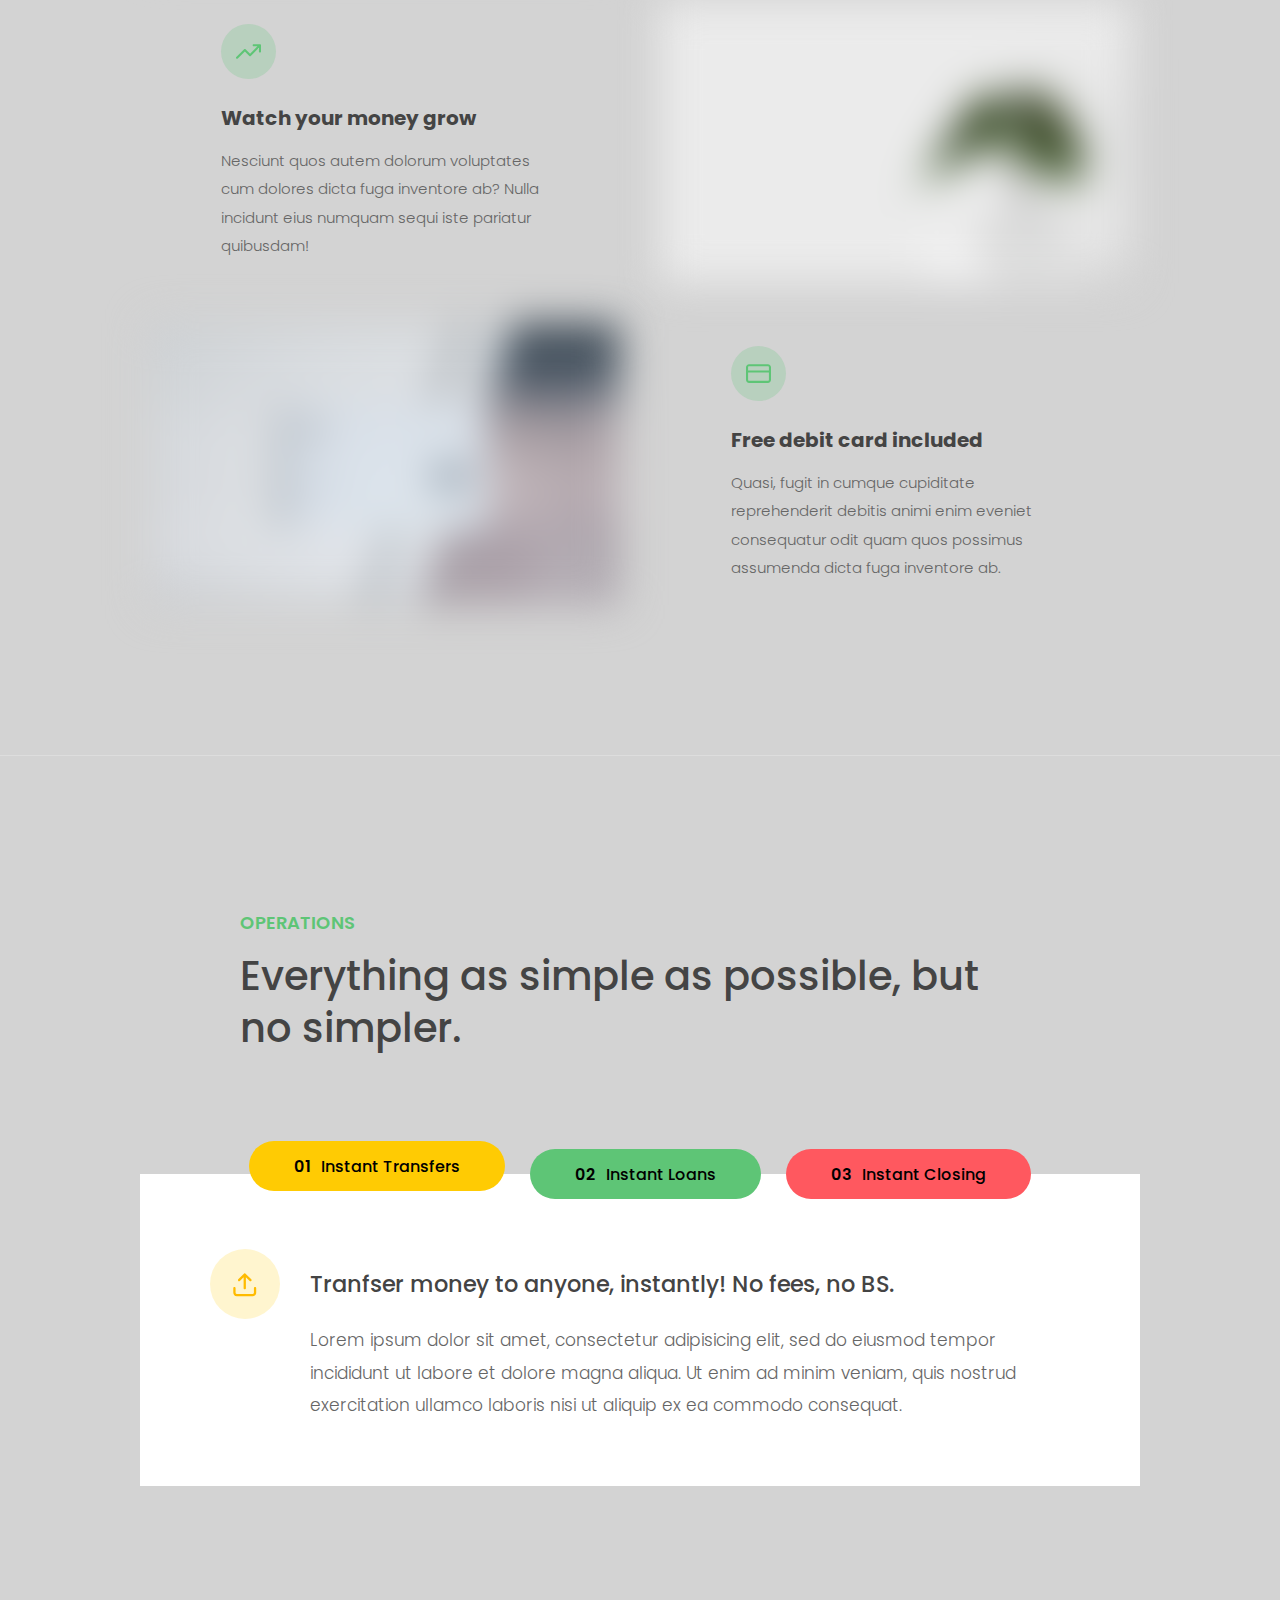
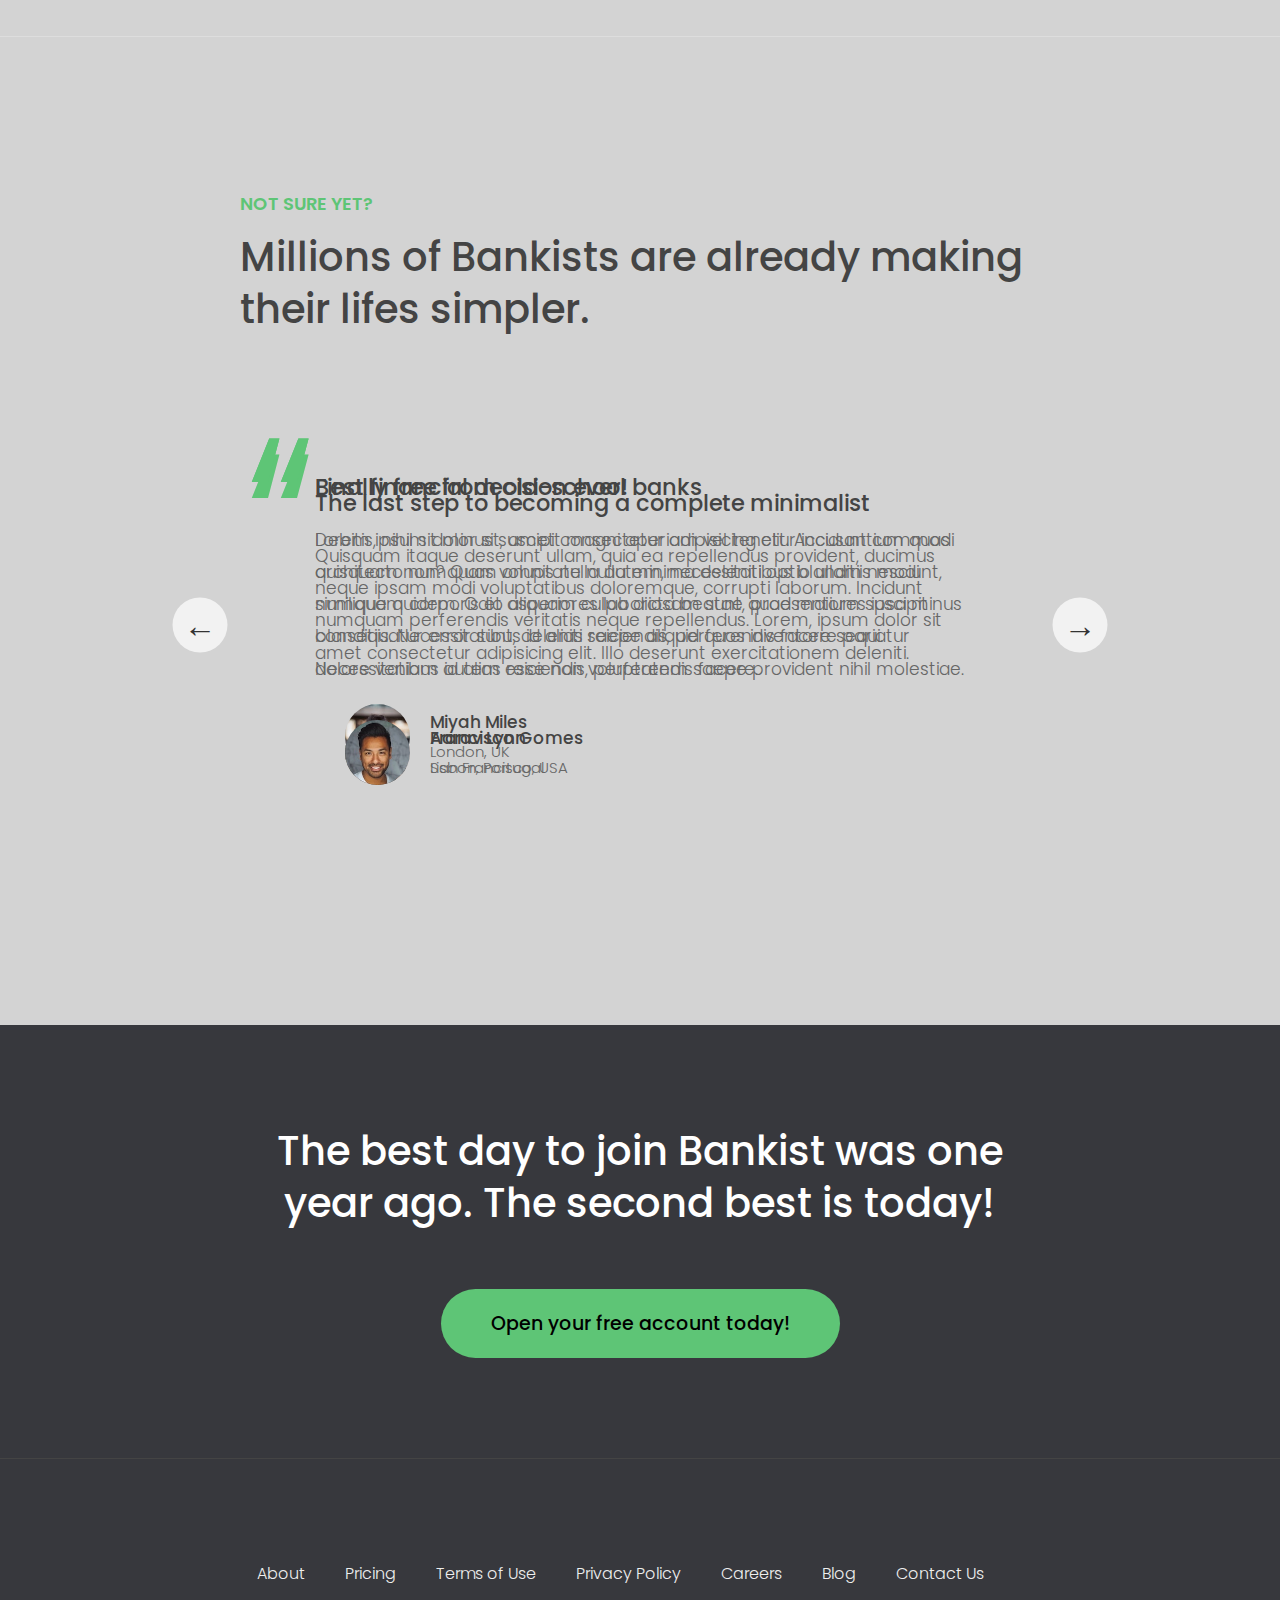
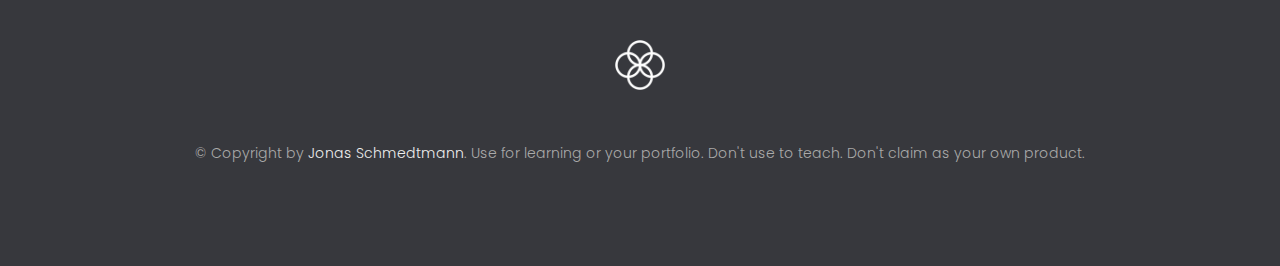
==== commit 991b1453: "advanced-dom-Bankist app modified" ====
--- a/13-Advanced-DOM-Bankist/index.html
+++ b/13-Advanced-DOM-Bankist/index.html
@@ -1,358 +1,323 @@
 <!DOCTYPE html>
 <html lang="en">
-  <head>
-    <meta charset="UTF-8" />
-    <meta name="viewport" content="width=device-width, initial-scale=1.0" />
-    <meta http-equiv="X-UA-Compatible" content="ie=edge" />
-    <link rel="shortcut icon" type="image/png" href="img/icon.png" />
-
-    <link
-      href="https://fonts.googleapis.com/css?family=Poppins:300,400,500,600&display=swap"
-      rel="stylesheet"
-    />
-    <link rel="stylesheet" href="style.css" />
-    <title>Bankist | When Banking meets Minimalist</title>
-  </head>
-  <body>
-    <header class="header">
-      <nav class="nav">
-        <img
-          src="img/logo.png"
-          alt="Bankist logo"
-          class="nav__logo"
-          id="logo"
-          designer="Jonas"
-          data-version-number="3.0"
-        />
-        <ul class="nav__links">
-          <li class="nav__item">
-            <!-- <a class="nav__link" href="#section--1">Features</a> -->
-            <a class="nav__link" href="#">Features</a>
-          </li>
-          <li class="nav__item">
-            <a class="nav__link" href="#section--2">Operations</a>
-          </li>
-          <li class="nav__item">
-            <a class="nav__link" href="#section--3">Testimonials</a>
-          </li>
-          <li class="nav__item">
-            <a class="nav__link nav__link--btn btn--show-modal" href="#"
-              >Open account</a
-            >
-          </li>
-        </ul>
-      </nav>
-
-      <div class="header__title">
-        <h1>
-          When
-          <!-- Green highlight effect -->
-          <span class="highlight">banking</span>
-          meets<br />
-          <span class="highlight">minimalist</span>
-        </h1>
-        <h4>A simpler banking experience for a simpler life.</h4>
-        <button class="btn--text btn--scroll-to">Learn more &DownArrow;</button>
-        <img
-          src="img/hero.png"
-          class="header__img"
-          alt="Minimalist bank items"
-        />
-      </div>
-    </header>
-
-    <section class="section" id="section--1">
-      <div class="section__title">
-        <h2 class="section__description">Features</h2>
-        <h3 class="section__header">
-          Everything you need in a modern bank and more.
-        </h3>
-      </div>
-
-      <div class="features">
-        <img
-          src="img/digital-lazy.jpg"
-          data-src="img/digital.jpg"
-          alt="Computer"
-          class="features__img lazy-img"
-        />
-        <div class="features__feature">
-          <div class="features__icon">
-            <svg>
-              <use xlink:href="img/icons.svg#icon-monitor"></use>
-            </svg>
-          </div>
-          <h5 class="features__header">100% digital bank</h5>
-          <p>
-            Lorem ipsum dolor sit amet consectetur adipisicing elit. Unde alias
-            sint quos? Accusantium a fugiat porro reiciendis saepe quibusdam
-            debitis ducimus.
-          </p>
-        </div>
-
-        <div class="features__feature">
-          <div class="features__icon">
-            <svg>
-              <use xlink:href="img/icons.svg#icon-trending-up"></use>
-            </svg>
-          </div>
-          <h5 class="features__header">Watch your money grow</h5>
-          <p>
-            Nesciunt quos autem dolorum voluptates cum dolores dicta fuga
-            inventore ab? Nulla incidunt eius numquam sequi iste pariatur
-            quibusdam!
-          </p>
-        </div>
-        <img
-          src="img/grow-lazy.jpg"
-          data-src="img/grow.jpg"
-          alt="Plant"
-          class="features__img lazy-img"
-        />
-
-        <img
-          src="img/card-lazy.jpg"
-          data-src="img/card.jpg"
-          alt="Credit card"
-          class="features__img lazy-img"
-        />
-        <div class="features__feature">
-          <div class="features__icon">
-            <svg>
-              <use xlink:href="img/icons.svg#icon-credit-card"></use>
-            </svg>
-          </div>
-          <h5 class="features__header">Free debit card included</h5>
-          <p>
-            Quasi, fugit in cumque cupiditate reprehenderit debitis animi enim
-            eveniet consequatur odit quam quos possimus assumenda dicta fuga
-            inventore ab.
-          </p>
-        </div>
-      </div>
-    </section>
-
-    <section class="section" id="section--2">
-      <div class="section__title">
-        <h2 class="section__description">Operations</h2>
-        <h3 class="section__header">
-          Everything as simple as possible, but no simpler.
-        </h3>
-      </div>
-
-      <div class="operations">
-        <div class="operations__tab-container">
-          <button
-            class="btn operations__tab operations__tab--1 operations__tab--active"
-            data-tab="1"
-          >
-            <span>01</span>Instant Transfers
-          </button>
-          <button class="btn operations__tab operations__tab--2" data-tab="2">
-            <span>02</span>Instant Loans
-          </button>
-          <button class="btn operations__tab operations__tab--3" data-tab="3">
-            <span>03</span>Instant Closing
-          </button>
-        </div>
-        <div
-          class="operations__content operations__content--1 operations__content--active"
-        >
-          <div class="operations__icon operations__icon--1">
-            <svg>
-              <use xlink:href="img/icons.svg#icon-upload"></use>
-            </svg>
-          </div>
-          <h5 class="operations__header">
-            Tranfser money to anyone, instantly! No fees, no BS.
+
+<head>
+  <meta charset="UTF-8" />
+  <meta name="viewport" content="width=device-width, initial-scale=1.0" />
+  <meta http-equiv="X-UA-Compatible" content="ie=edge" />
+  <link rel="shortcut icon" type="image/png" href="img/icon.png" />
+
+  <link href="https://fonts.googleapis.com/css?family=Poppins:300,400,500,600&display=swap" rel="stylesheet" />
+  <link rel="stylesheet" href="style.css" />
+  <title>Bankist | When Banking meets Minimalist</title>
+</head>
+
+<body>
+  <header class="header">
+    <nav class="nav">
+      <img src="img/logo.png" alt="Bankist logo" class="nav__logo" id="logo" designer="Jonas"
+        data-version-number="3.0" />
+      <ul class="nav__links">
+        <li class="nav__item">
+          <a class="nav__link" href="#section--1">Features</a>
+          <!-- <a class="nav__link" href="#">Features</a> -->
+        </li>
+        <li class="nav__item">
+          <a class="nav__link" href="#section--2">Operations</a>
+        </li>
+        <li class="nav__item">
+          <a class="nav__link" href="#section--3">Testimonials</a>
+        </li>
+        <li class="nav__item">
+          <a class="nav__link nav__link--btn btn--show-modal" href="#">Open account</a>
+        </li>
+      </ul>
+    </nav>
+
+    <div class="header__title">
+      <h1>
+        When
+        <!-- Green highlight effect -->
+        <span class="highlight">banking</span>
+        meets<br />
+        <span class="highlight">minimalist</span>
+      </h1>
+      <h4>A simpler banking experience for a simpler life.</h4>
+      <button class="btn--text btn--scroll-to">Learn more &DownArrow;</button>
+      <img src="img/hero.png" class="header__img" alt="Minimalist bank items" />
+    </div>
+  </header>
+
+  <section class="section" id="section--1">
+    <div class="section__title">
+      <h2 class="section__description">Features</h2>
+      <h3 class="section__header">
+        Everything you need in a modern bank and more.
+      </h3>
+    </div>
+
+    <div class="features">
+      <img src="img/digital-lazy.jpg" data-src="img/digital.jpg" alt="Computer" class="features__img lazy-img" />
+      <div class="features__feature">
+        <div class="features__icon">
+          <svg>
+            <use xlink:href="img/icons.svg#icon-monitor"></use>
+          </svg>
+        </div>
+        <h5 class="features__header">100% digital bank</h5>
+        <p>
+          Lorem ipsum dolor sit amet consectetur adipisicing elit. Unde alias
+          sint quos? Accusantium a fugiat porro reiciendis saepe quibusdam
+          debitis ducimus.
+        </p>
+      </div>
+
+      <div class="features__feature">
+        <div class="features__icon">
+          <svg>
+            <use xlink:href="img/icons.svg#icon-trending-up"></use>
+          </svg>
+        </div>
+        <h5 class="features__header">Watch your money grow</h5>
+        <p>
+          Nesciunt quos autem dolorum voluptates cum dolores dicta fuga
+          inventore ab? Nulla incidunt eius numquam sequi iste pariatur
+          quibusdam!
+        </p>
+      </div>
+      <img src="img/grow-lazy.jpg" data-src="img/grow.jpg" alt="Plant" class="features__img lazy-img" />
+
+      <img src="img/card-lazy.jpg" data-src="img/card.jpg" alt="Credit card" class="features__img lazy-img" />
+      <div class="features__feature">
+        <div class="features__icon">
+          <svg>
+            <use xlink:href="img/icons.svg#icon-credit-card"></use>
+          </svg>
+        </div>
+        <h5 class="features__header">Free debit card included</h5>
+        <p>
+          Quasi, fugit in cumque cupiditate reprehenderit debitis animi enim
+          eveniet consequatur odit quam quos possimus assumenda dicta fuga
+          inventore ab.
+        </p>
+      </div>
+    </div>
+  </section>
+
+  <section class="section" id="section--2">
+    <div class="section__title">
+      <h2 class="section__description">Operations</h2>
+      <h3 class="section__header">
+        Everything as simple as possible, but no simpler.
+      </h3>
+    </div>
+
+    <div class="operations">
+      <div class="operations__tab-container">
+        <button class="btn operations__tab operations__tab--1 operations__tab--active" data-tab="1">
+          <span>01</span>Instant Transfers
+        </button>
+        <button class="btn operations__tab operations__tab--2" data-tab="2">
+          <span>02</span>Instant Loans
+        </button>
+        <button class="btn operations__tab operations__tab--3" data-tab="3">
+          <span>03</span>Instant Closing
+        </button>
+      </div>
+      <!-- ////////////// -->
+      <div class="operations__content operations__content--1 operations__content--active">
+        <div class="operations__icon operations__icon--1">
+          <svg>
+            <use xlink:href="img/icons.svg#icon-upload"></use>
+          </svg>
+        </div>
+        <h5 class="operations__header">
+          Tranfser money to anyone, instantly! No fees, no BS.
+        </h5>
+        <p>
+          Lorem ipsum dolor sit amet, consectetur adipisicing elit, sed do
+          eiusmod tempor incididunt ut labore et dolore magna aliqua. Ut enim
+          ad minim veniam, quis nostrud exercitation ullamco laboris nisi ut
+          aliquip ex ea commodo consequat.
+        </p>
+      </div>
+
+      <div class="operations__content operations__content--2">
+        <div class="operations__icon operations__icon--2">
+          <svg>
+            <use xlink:href="img/icons.svg#icon-home"></use>
+          </svg>
+        </div>
+        <h5 class="operations__header">
+          Buy a home or make your dreams come true, with instant loans.
+        </h5>
+        <p>
+          Duis aute irure dolor in reprehenderit in voluptate velit esse
+          cillum dolore eu fugiat nulla pariatur. Excepteur sint occaecat
+          cupidatat non proident, sunt in culpa qui officia deserunt mollit
+          anim id est laborum.
+        </p>
+      </div>
+      <div class="operations__content operations__content--3">
+        <div class="operations__icon operations__icon--3">
+          <svg>
+            <use xlink:href="img/icons.svg#icon-user-x"></use>
+          </svg>
+        </div>
+        <h5 class="operations__header">
+          No longer need your account? No problem! Close it instantly.
+        </h5>
+        <p>
+          Excepteur sint occaecat cupidatat non proident, sunt in culpa qui
+          officia deserunt mollit anim id est laborum. Ut enim ad minim
+          veniam, quis nostrud exercitation ullamco laboris nisi ut aliquip ex
+          ea commodo consequat.
+        </p>
+      </div>
+    </div>
+  </section>
+
+  <section class="section" id="section--3">
+    <div class="section__title section__title--testimonials">
+      <h2 class="section__description">Not sure yet?</h2>
+      <h3 class="section__header">
+        Millions of Bankists are already making their lifes simpler.
+      </h3>
+    </div>
+
+    <div class="slider">
+      <div class="slide slide--1">
+        <div class="testimonial">
+          <h5 class="testimonial__header">Best financial decision ever!</h5>
+          <blockquote class="testimonial__text">
+            Lorem ipsum dolor sit, amet consectetur adipisicing elit.
+            Accusantium quas quisquam non? Quas voluptate nulla minima
+            deleniti optio ullam nesciunt, numquam corporis et asperiores
+            laboriosam sunt, praesentium suscipit blanditiis. Necessitatibus
+            id alias reiciendis, perferendis facere pariatur dolore veniam
+            autem esse non voluptatem saepe provident nihil molestiae.
+          </blockquote>
+          <address class="testimonial__author">
+            <img src="img/user-1.jpg" alt="" class="testimonial__photo" />
+            <h6 class="testimonial__name">Aarav Lynn</h6>
+            <p class="testimonial__location">San Francisco, USA</p>
+          </address>
+        </div>
+      </div>
+
+      <div class="slide slide--2">
+        <div class="testimonial">
+          <h5 class="testimonial__header">
+            The last step to becoming a complete minimalist
           </h5>
-          <p>
-            Lorem ipsum dolor sit amet, consectetur adipisicing elit, sed do
-            eiusmod tempor incididunt ut labore et dolore magna aliqua. Ut enim
-            ad minim veniam, quis nostrud exercitation ullamco laboris nisi ut
-            aliquip ex ea commodo consequat.
-          </p>
-        </div>
-
-        <div class="operations__content operations__content--2">
-          <div class="operations__icon operations__icon--2">
-            <svg>
-              <use xlink:href="img/icons.svg#icon-home"></use>
-            </svg>
-          </div>
-          <h5 class="operations__header">
-            Buy a home or make your dreams come true, with instant loans.
+          <blockquote class="testimonial__text">
+            Quisquam itaque deserunt ullam, quia ea repellendus provident,
+            ducimus neque ipsam modi voluptatibus doloremque, corrupti
+            laborum. Incidunt numquam perferendis veritatis neque repellendus.
+            Lorem, ipsum dolor sit amet consectetur adipisicing elit. Illo
+            deserunt exercitationem deleniti.
+          </blockquote>
+          <address class="testimonial__author">
+            <img src="img/user-2.jpg" alt="" class="testimonial__photo" />
+            <h6 class="testimonial__name">Miyah Miles</h6>
+            <p class="testimonial__location">London, UK</p>
+          </address>
+        </div>
+      </div>
+
+      <div class="slide slide--3">
+        <div class="testimonial">
+          <h5 class="testimonial__header">
+            Finally free from old-school banks
           </h5>
-          <p>
-            Duis aute irure dolor in reprehenderit in voluptate velit esse
-            cillum dolore eu fugiat nulla pariatur. Excepteur sint occaecat
-            cupidatat non proident, sunt in culpa qui officia deserunt mollit
-            anim id est laborum.
-          </p>
-        </div>
-        <div class="operations__content operations__content--3">
-          <div class="operations__icon operations__icon--3">
-            <svg>
-              <use xlink:href="img/icons.svg#icon-user-x"></use>
-            </svg>
-          </div>
-          <h5 class="operations__header">
-            No longer need your account? No problem! Close it instantly.
-          </h5>
-          <p>
-            Excepteur sint occaecat cupidatat non proident, sunt in culpa qui
-            officia deserunt mollit anim id est laborum. Ut enim ad minim
-            veniam, quis nostrud exercitation ullamco laboris nisi ut aliquip ex
-            ea commodo consequat.
-          </p>
-        </div>
-      </div>
-    </section>
-
-    <section class="section" id="section--3">
-      <div class="section__title section__title--testimonials">
-        <h2 class="section__description">Not sure yet?</h2>
-        <h3 class="section__header">
-          Millions of Bankists are already making their lifes simpler.
-        </h3>
-      </div>
-
-      <div class="slider">
-        <div class="slide slide--1">
-          <div class="testimonial">
-            <h5 class="testimonial__header">Best financial decision ever!</h5>
-            <blockquote class="testimonial__text">
-              Lorem ipsum dolor sit, amet consectetur adipisicing elit.
-              Accusantium quas quisquam non? Quas voluptate nulla minima
-              deleniti optio ullam nesciunt, numquam corporis et asperiores
-              laboriosam sunt, praesentium suscipit blanditiis. Necessitatibus
-              id alias reiciendis, perferendis facere pariatur dolore veniam
-              autem esse non voluptatem saepe provident nihil molestiae.
-            </blockquote>
-            <address class="testimonial__author">
-              <img src="img/user-1.jpg" alt="" class="testimonial__photo" />
-              <h6 class="testimonial__name">Aarav Lynn</h6>
-              <p class="testimonial__location">San Francisco, USA</p>
-            </address>
-          </div>
-        </div>
-
-        <div class="slide slide--2">
-          <div class="testimonial">
-            <h5 class="testimonial__header">
-              The last step to becoming a complete minimalist
-            </h5>
-            <blockquote class="testimonial__text">
-              Quisquam itaque deserunt ullam, quia ea repellendus provident,
-              ducimus neque ipsam modi voluptatibus doloremque, corrupti
-              laborum. Incidunt numquam perferendis veritatis neque repellendus.
-              Lorem, ipsum dolor sit amet consectetur adipisicing elit. Illo
-              deserunt exercitationem deleniti.
-            </blockquote>
-            <address class="testimonial__author">
-              <img src="img/user-2.jpg" alt="" class="testimonial__photo" />
-              <h6 class="testimonial__name">Miyah Miles</h6>
-              <p class="testimonial__location">London, UK</p>
-            </address>
-          </div>
-        </div>
-
-        <div class="slide slide--3">
-          <div class="testimonial">
-            <h5 class="testimonial__header">
-              Finally free from old-school banks
-            </h5>
-            <blockquote class="testimonial__text">
-              Debitis, nihil sit minus suscipit magni aperiam vel tenetur
-              incidunt commodi architecto numquam omnis nulla autem,
-              necessitatibus blanditiis modi similique quidem. Odio aliquam
-              culpa dicta beatae quod maiores ipsa minus consequatur error sunt,
-              deleniti saepe aliquid quos inventore sequi. Necessitatibus id
-              alias reiciendis, perferendis facere.
-            </blockquote>
-            <address class="testimonial__author">
-              <img src="img/user-3.jpg" alt="" class="testimonial__photo" />
-              <h6 class="testimonial__name">Francisco Gomes</h6>
-              <p class="testimonial__location">Lisbon, Portugal</p>
-            </address>
-          </div>
-        </div>
-
-        <!-- <div class="slide"><img src="img/img-1.jpg" alt="Photo 1" /></div>
+          <blockquote class="testimonial__text">
+            Debitis, nihil sit minus suscipit magni aperiam vel tenetur
+            incidunt commodi architecto numquam omnis nulla autem,
+            necessitatibus blanditiis modi similique quidem. Odio aliquam
+            culpa dicta beatae quod maiores ipsa minus consequatur error sunt,
+            deleniti saepe aliquid quos inventore sequi. Necessitatibus id
+            alias reiciendis, perferendis facere.
+          </blockquote>
+          <address class="testimonial__author">
+            <img src="img/user-3.jpg" alt="" class="testimonial__photo" />
+            <h6 class="testimonial__name">Francisco Gomes</h6>
+            <p class="testimonial__location">Lisbon, Portugal</p>
+          </address>
+        </div>
+      </div>
+
+      <!-- <div class="slide"><img src="img/img-1.jpg" alt="Photo 1" /></div>
         <div class="slide"><img src="img/img-2.jpg" alt="Photo 2" /></div>
         <div class="slide"><img src="img/img-3.jpg" alt="Photo 3" /></div>
         <div class="slide"><img src="img/img-4.jpg" alt="Photo 4" /></div> -->
-        <button class="slider__btn slider__btn--left">&larr;</button>
-        <button class="slider__btn slider__btn--right">&rarr;</button>
-        <div class="dots"></div>
-      </div>
-    </section>
-
-    <section class="section section--sign-up">
-      <div class="section__title">
-        <h3 class="section__header">
-          The best day to join Bankist was one year ago. The second best is
-          today!
-        </h3>
-      </div>
-      <button class="btn btn--show-modal">Open your free account today!</button>
-    </section>
-
-    <footer class="footer">
-      <ul class="footer__nav">
-        <li class="footer__item">
-          <a class="footer__link" href="#">About</a>
-        </li>
-        <li class="footer__item">
-          <a class="footer__link" href="#">Pricing</a>
-        </li>
-        <li class="footer__item">
-          <a class="footer__link" href="#">Terms of Use</a>
-        </li>
-        <li class="footer__item">
-          <a class="footer__link" href="#">Privacy Policy</a>
-        </li>
-        <li class="footer__item">
-          <a class="footer__link" href="#">Careers</a>
-        </li>
-        <li class="footer__item">
-          <a class="footer__link" href="#">Blog</a>
-        </li>
-        <li class="footer__item">
-          <a class="footer__link" href="#">Contact Us</a>
-        </li>
-      </ul>
-      <img src="img/icon.png" alt="Logo" class="footer__logo" />
-      <p class="footer__copyright">
-        &copy; Copyright by
-        <a
-          class="footer__link twitter-link"
-          target="_blank"
-          href="https://twitter.com/jonasschmedtman"
-          >Jonas Schmedtmann</a
-        >. Use for learning or your portfolio. Don't use to teach. Don't claim
-        as your own product.
-      </p>
-    </footer>
-
-    <div class="modal hidden">
-      <button class="btn--close-modal">&times;</button>
-      <h2 class="modal__header">
-        Open your bank account <br />
-        in just <span class="highlight">5 minutes</span>
-      </h2>
-      <form class="modal__form">
-        <label>First Name</label>
-        <input type="text" />
-        <label>Last Name</label>
-        <input type="text" />
-        <label>Email Address</label>
-        <input type="email" />
-        <button class="btn">Next step &rarr;</button>
-      </form>
-    </div>
-    <div class="overlay hidden"></div>
-
-    <script src="script.js"></script>
-  </body>
-</html>
+      <button class="slider__btn slider__btn--left">&larr;</button>
+      <button class="slider__btn slider__btn--right">&rarr;</button>
+      <div class="dots"></div>
+    </div>
+  </section>
+
+  <section class="section section--sign-up">
+    <div class="section__title">
+      <h3 class="section__header">
+        The best day to join Bankist was one year ago. The second best is
+        today!
+      </h3>
+    </div>
+    <button class="btn btn--show-modal">Open your free account today!</button>
+  </section>
+
+  <footer class="footer">
+    <ul class="footer__nav">
+      <li class="footer__item">
+        <a class="footer__link" href="#">About</a>
+      </li>
+      <li class="footer__item">
+        <a class="footer__link" href="#">Pricing</a>
+      </li>
+      <li class="footer__item">
+        <a class="footer__link" href="#">Terms of Use</a>
+      </li>
+      <li class="footer__item">
+        <a class="footer__link" href="#">Privacy Policy</a>
+      </li>
+      <li class="footer__item">
+        <a class="footer__link" href="#">Careers</a>
+      </li>
+      <li class="footer__item">
+        <a class="footer__link" href="#">Blog</a>
+      </li>
+      <li class="footer__item">
+        <a class="footer__link" href="#">Contact Us</a>
+      </li>
+    </ul>
+    <img src="img/icon.png" alt="Logo" class="footer__logo" />
+    <p class="footer__copyright">
+      &copy; Copyright by
+      <a class="footer__link twitter-link" target="_blank" href="https://twitter.com/jonasschmedtman">Jonas
+        Schmedtmann</a>. Use for learning or your portfolio. Don't use to teach. Don't claim
+      as your own product.
+    </p>
+  </footer>
+
+  <div class="modal hidden">
+    <button class="btn--close-modal">&times;</button>
+    <h2 class="modal__header">
+      Open your bank account <br />
+      in just <span class="highlight">5 minutes</span>
+    </h2>
+    <form class="modal__form">
+      <label>First Name</label>
+      <input type="text" />
+      <label>Last Name</label>
+      <input type="text" />
+      <label>Email Address</label>
+      <input type="email" />
+      <button class="btn">Next step &rarr;</button>
+    </form>
+  </div>
+  <div class="overlay hidden"></div>
+
+  <script src="script.js"></script>
+</body>
+
+</html>--- a/13-Advanced-DOM-Bankist/style.css
+++ b/13-Advanced-DOM-Bankist/style.css
@@ -30,7 +30,7 @@
   font-weight: 300;
   color: #444;
   line-height: 1.9;
-  background-color: #f3f3f3;
+  background-color: lightgray;
 }
 
 /* GENERAL ELEMENTS */
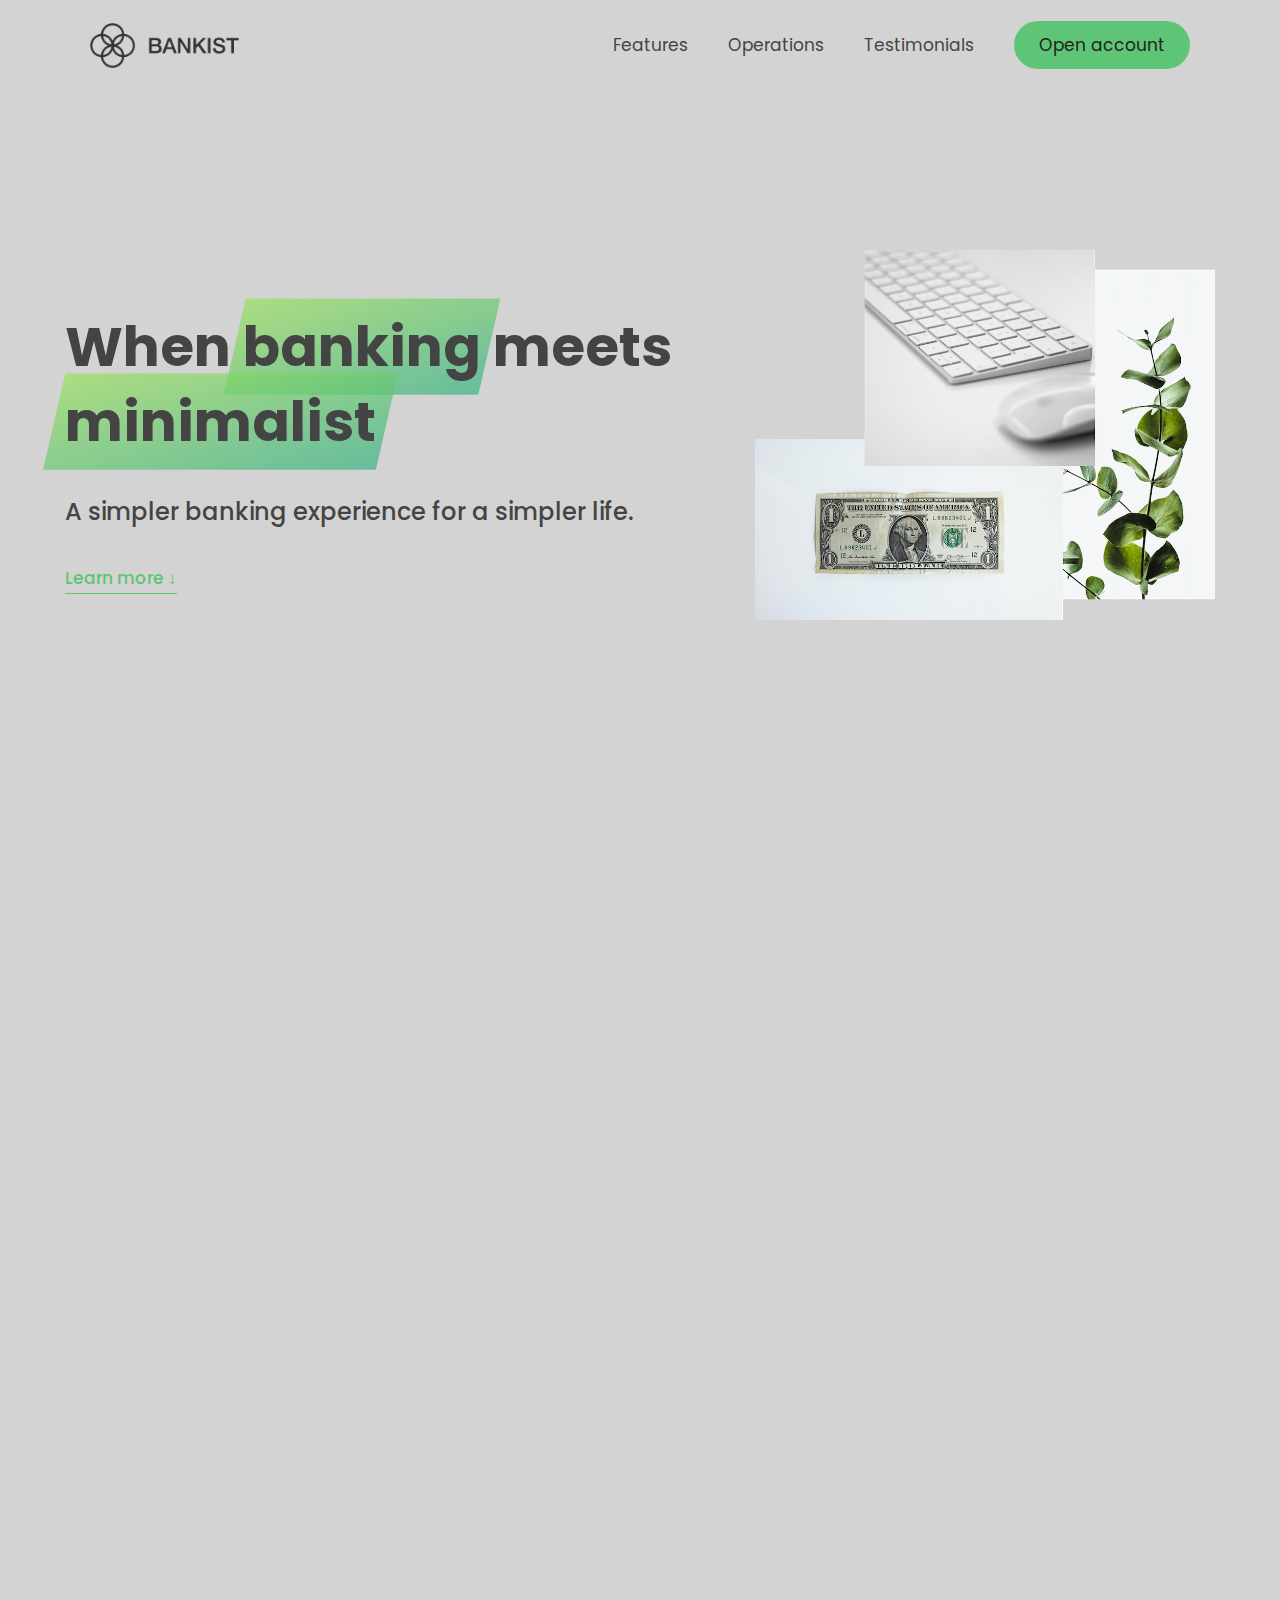
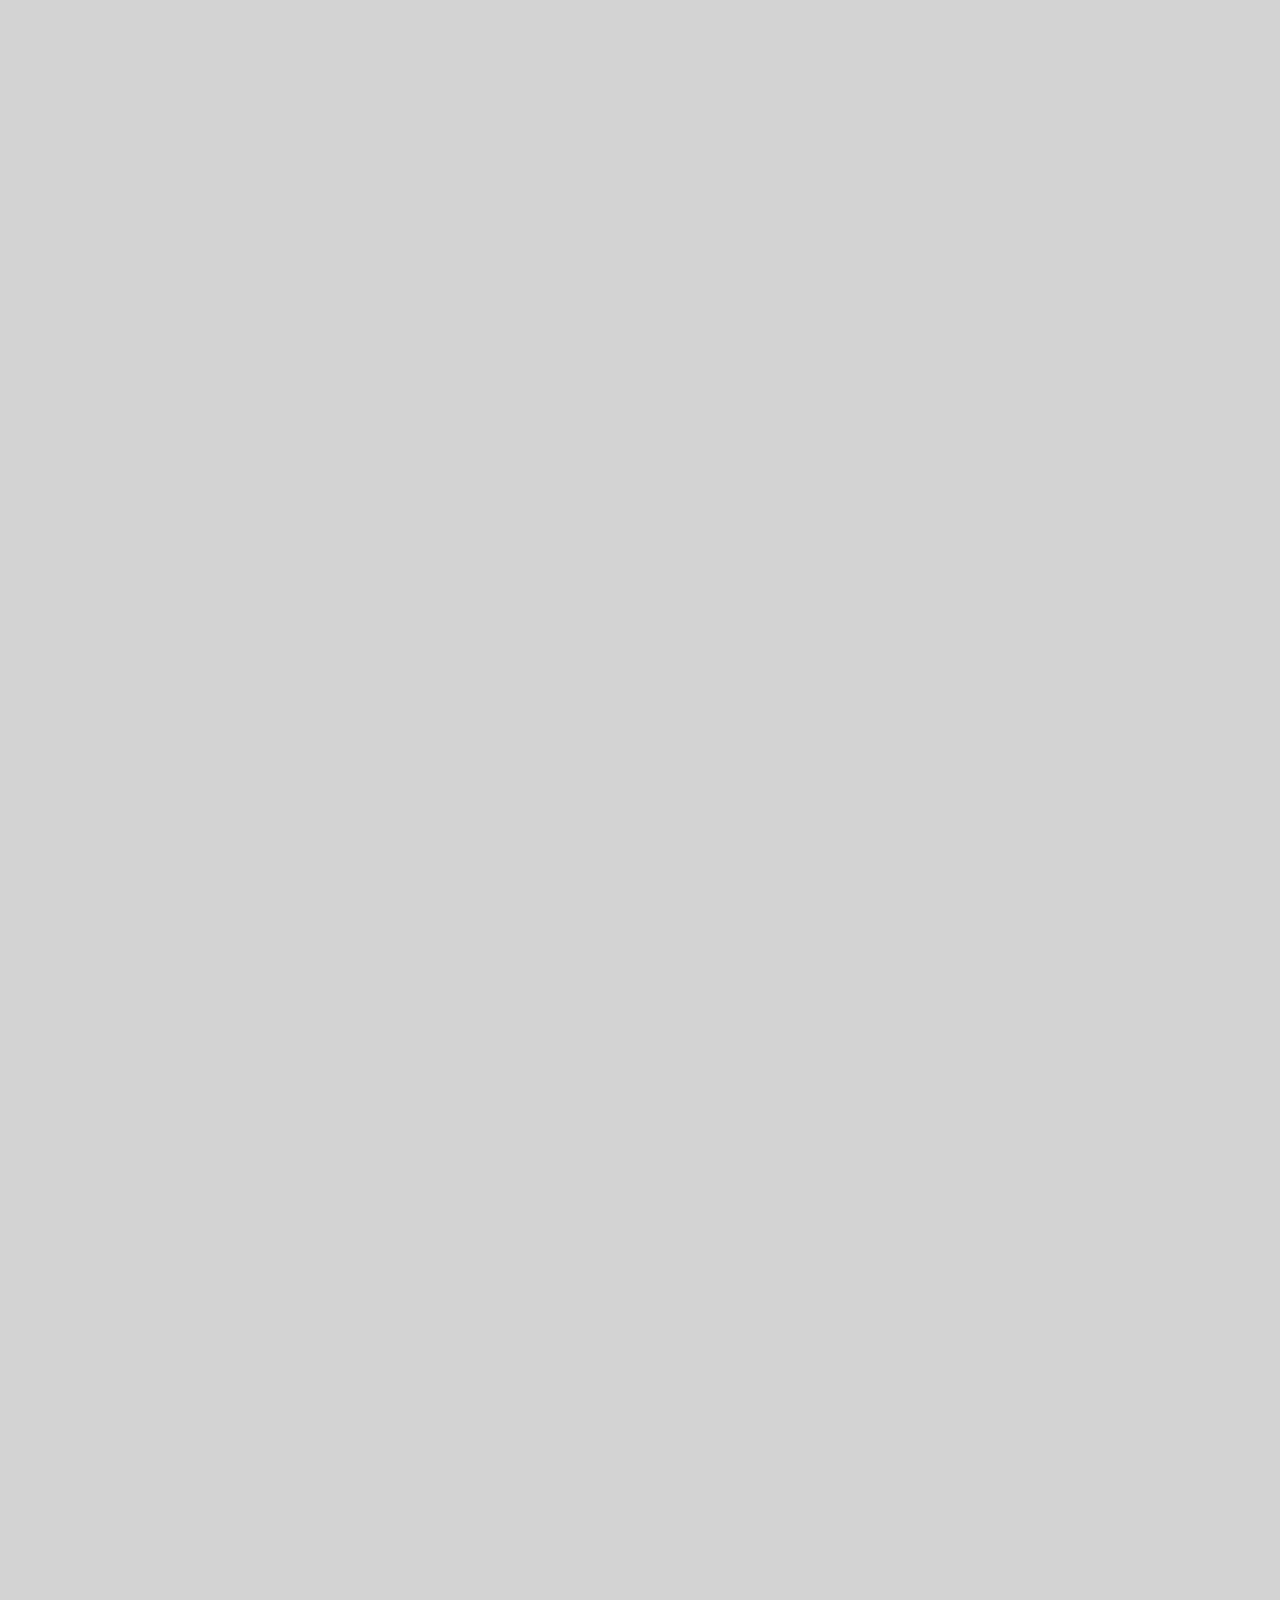
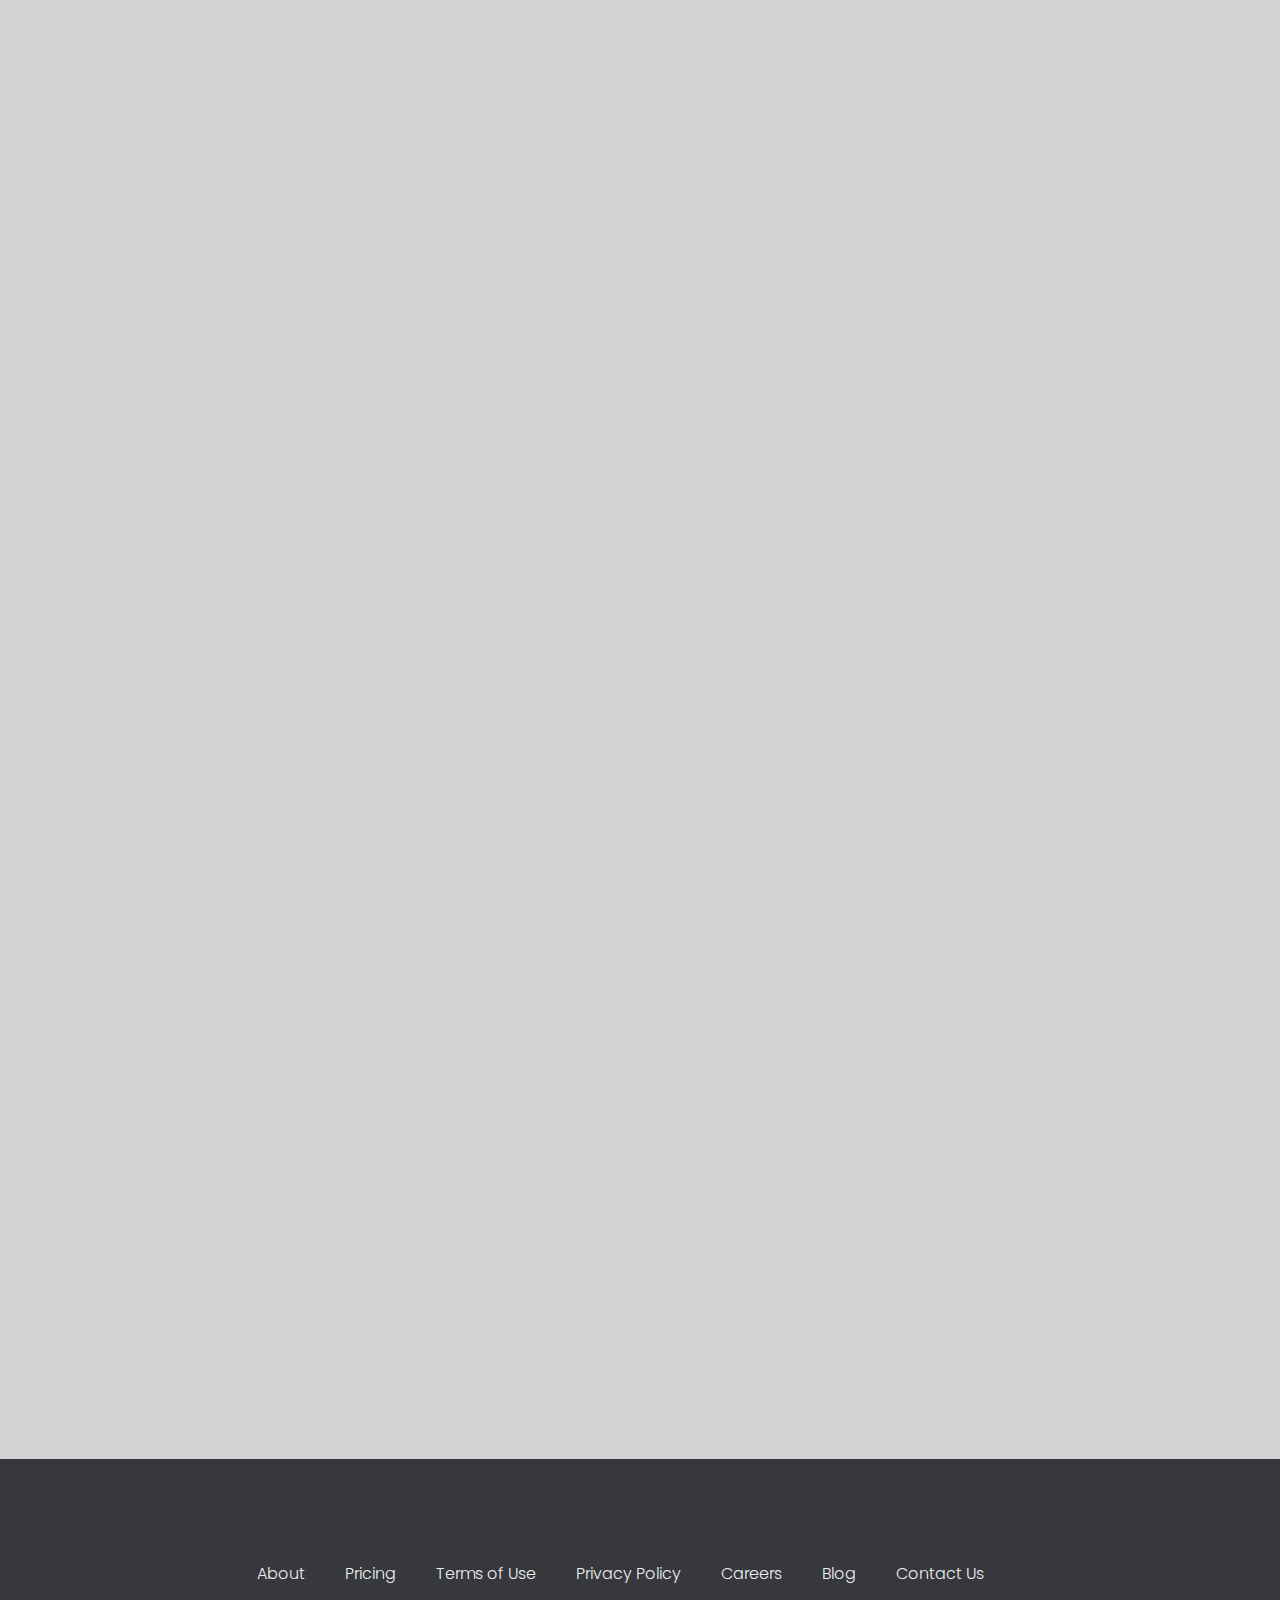
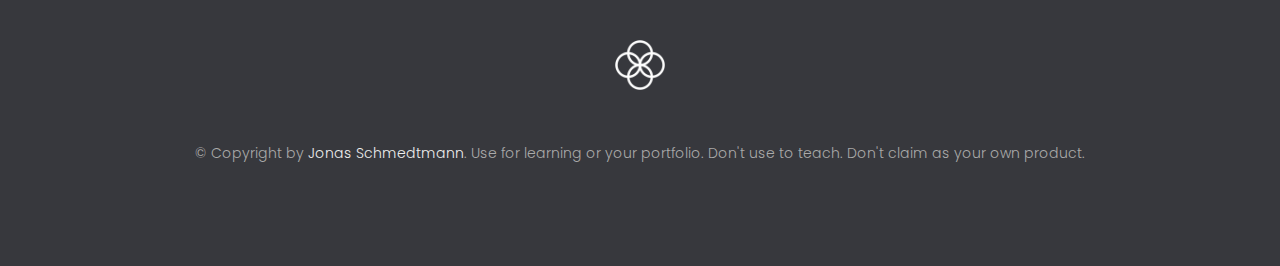
==== commit 5d931fc3: "Advanced-dom-Bankist_app --Lazy loading images and  Reavealing Elements on scroll" ====
--- a/13-Advanced-DOM-Bankist/index.html
+++ b/13-Advanced-DOM-Bankist/index.html
@@ -306,12 +306,12 @@
       in just <span class="highlight">5 minutes</span>
     </h2>
     <form class="modal__form">
-      <label>First Name</label>
-      <input type="text" />
-      <label>Last Name</label>
-      <input type="text" />
+      <label for="fName">First Name</label>
+      <input type="text" id="fName" name="FirstName" placeholder="first name"/>
+      <label for="lName">Last Name</label>
+      <input type="text" id="lName" name="lastName" placeholder="last name"/>
       <label>Email Address</label>
-      <input type="email" />
+      <input type="email" id="email" name="email" placeholder="example@gmail.com"/>
       <button class="btn">Next step &rarr;</button>
     </form>
   </div>
--- a/13-Advanced-DOM-Bankist/style.css
+++ b/13-Advanced-DOM-Bankist/style.css
@@ -38,7 +38,7 @@
   padding: 15rem 3rem;
   border-top: 1px solid #ddd;
 
-  transition: transform 1s, opacity 1s;
+  transition: transform 2s, opacity 2s;
 }
 
 .section--hidden {
@@ -127,7 +127,7 @@
 /* nav and stickly class at the same time */
 .nav.sticky {
   position: fixed;
-  background-color: rgba(255, 255, 255, 0.95);
+  background-color: rgba(255, 255, 255, 0.85);
 }
 
 .nav__logo {
@@ -593,8 +593,8 @@
   top: 50%;
   left: 50%;
   transform: translate(-50%, -50%);
-  max-width: 60rem;
-  background-color: #f3f3f3;
+  width: 55rem;
+  background-color: lightgray;
   padding: 5rem 6rem;
   box-shadow: 0 4rem 6rem rgba(0, 0, 0, 0.3);
   z-index: 1000;
@@ -635,10 +635,16 @@
 .modal__form input {
   font-size: 1.7rem;
   padding: 1rem 1.5rem;
-  border: 1px solid #ddd;
+}
+input[type='text'],
+input[type='email'] {
+  border: none;
+  border-bottom: 2px solid rgba(0, 0, 0, 0.5);
   border-radius: 0.5rem;
-}
-
+  outline: none;
+  color: #333;
+  background-color: inherit;
+}
 .modal__form button {
   grid-column: 1 / span 2;
   justify-self: center;
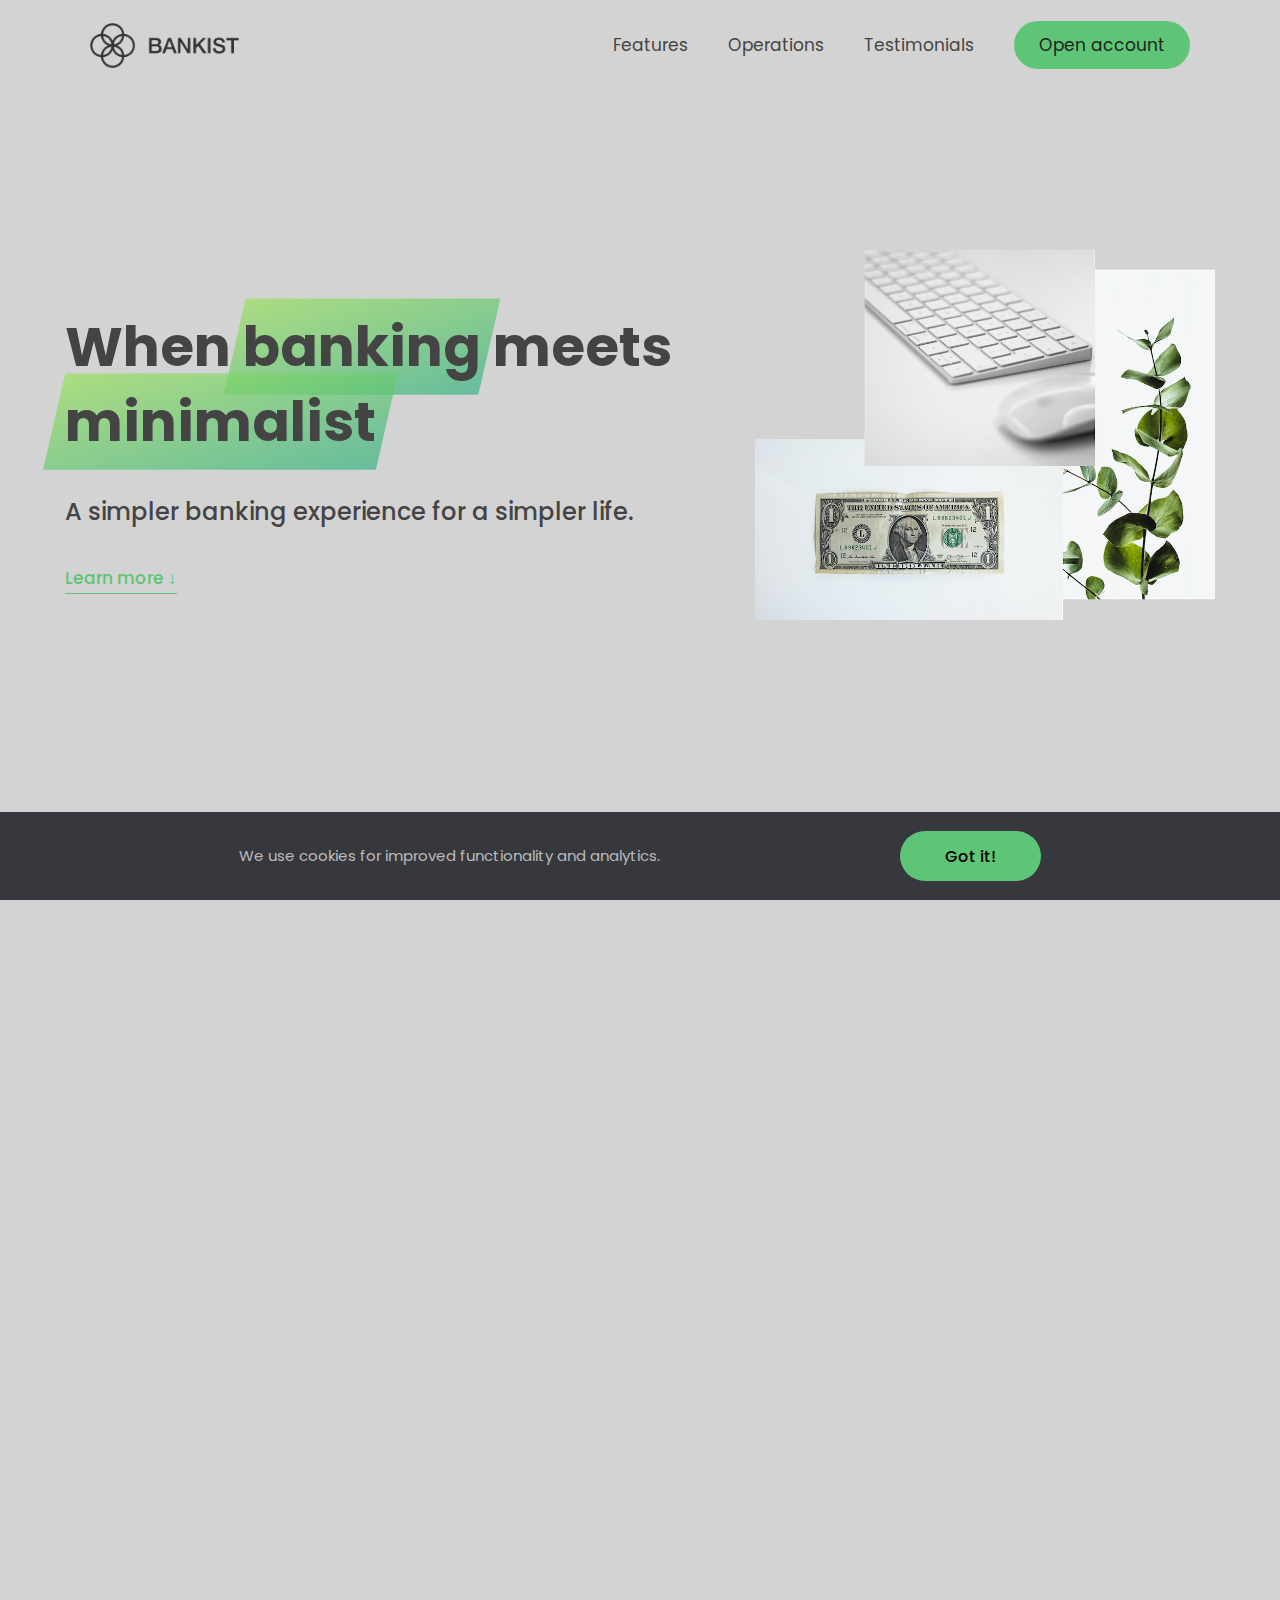
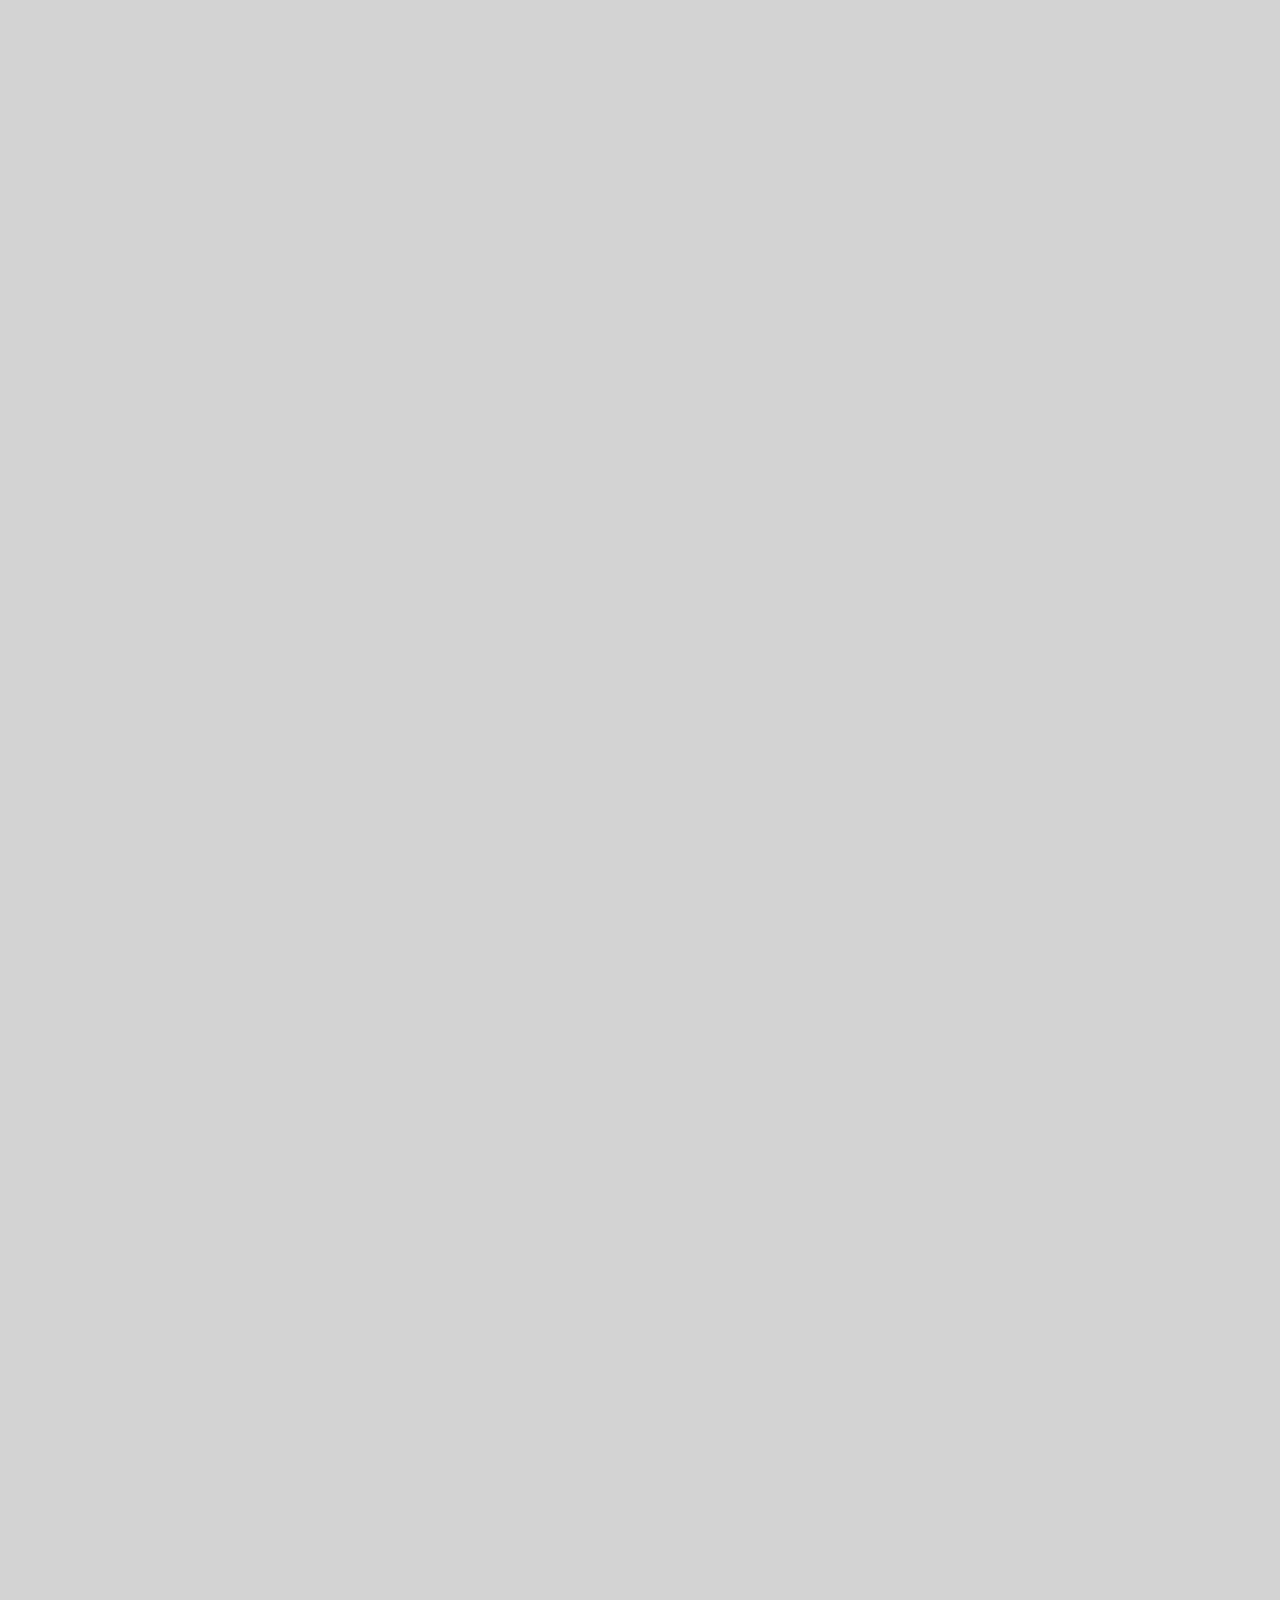
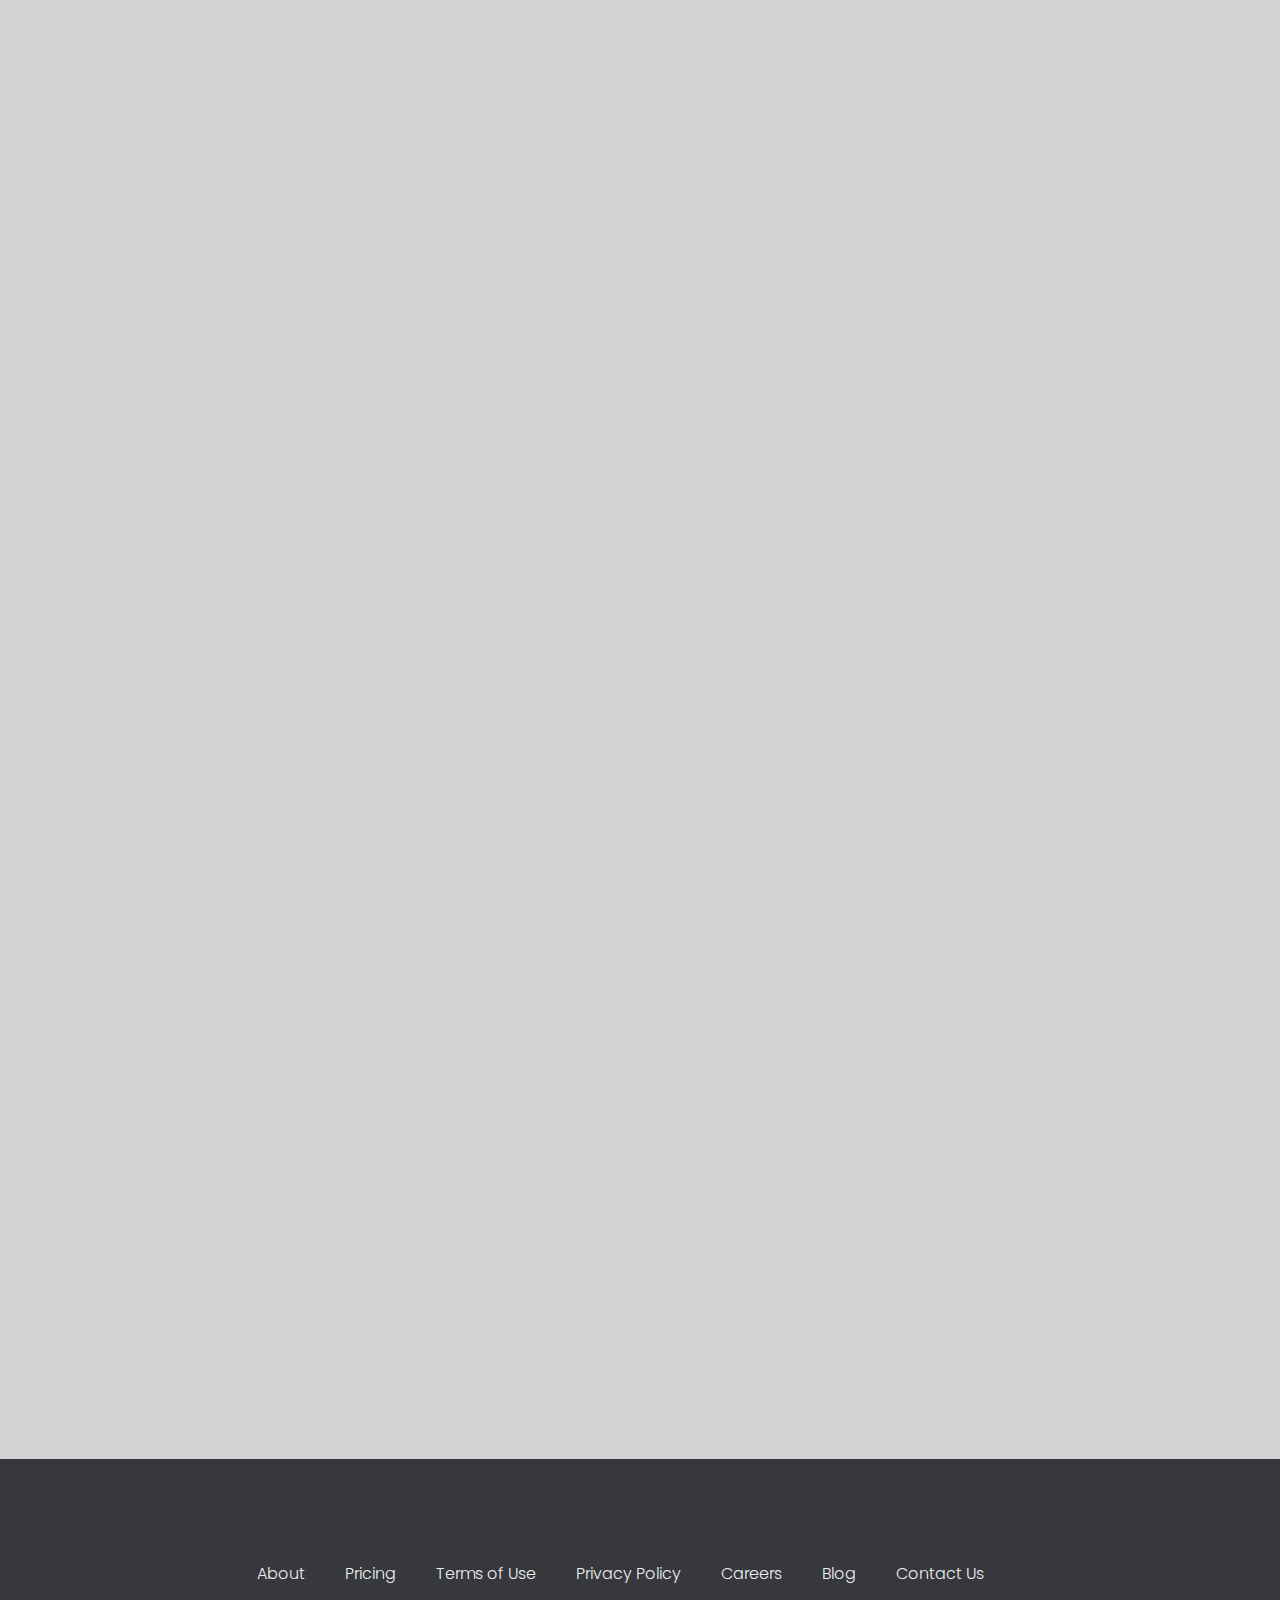
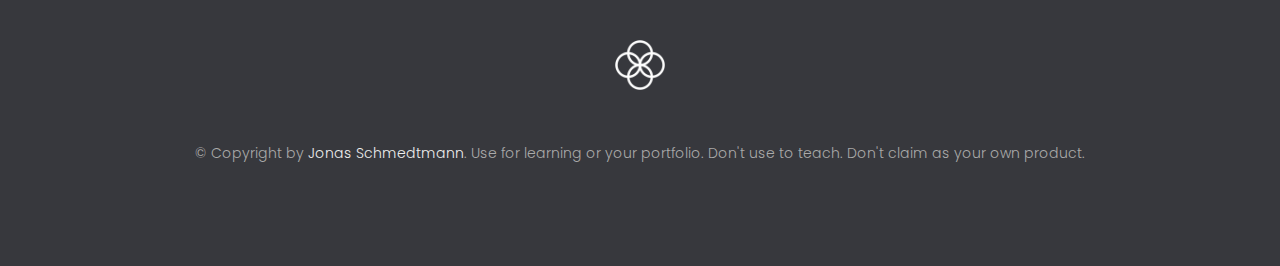
==== commit bf2fa211: "Advanced-dom-Bankist__app--some modification" ====
--- a/13-Advanced-DOM-Bankist/index.html
+++ b/13-Advanced-DOM-Bankist/index.html
@@ -141,7 +141,6 @@
           aliquip ex ea commodo consequat.
         </p>
       </div>
-
       <div class="operations__content operations__content--2">
         <div class="operations__icon operations__icon--2">
           <svg>
@@ -186,6 +185,7 @@
     </div>
 
     <div class="slider">
+            
       <div class="slide slide--1">
         <div class="testimonial">
           <h5 class="testimonial__header">Best financial decision ever!</h5>
@@ -246,10 +246,12 @@
         </div>
       </div>
 
-      <!-- <div class="slide"><img src="img/img-1.jpg" alt="Photo 1" /></div>
-        <div class="slide"><img src="img/img-2.jpg" alt="Photo 2" /></div>
-        <div class="slide"><img src="img/img-3.jpg" alt="Photo 3" /></div>
-        <div class="slide"><img src="img/img-4.jpg" alt="Photo 4" /></div> -->
+    <!-- 
+      <div class="slide"><img src="img/img-1.jpg" alt="Photo 1" /></div>
+      <div class="slide"><img src="img/img-2.jpg" alt="Photo 2" /></div>
+      <div class="slide"><img src="img/img-3.jpg" alt="Photo 3" /></div>
+      <div class="slide"><img src="img/img-4.jpg" alt="Photo 4" /></div> 
+    -->
       <button class="slider__btn slider__btn--left">&larr;</button>
       <button class="slider__btn slider__btn--right">&rarr;</button>
       <div class="dots"></div>
@@ -307,11 +309,11 @@
     </h2>
     <form class="modal__form">
       <label for="fName">First Name</label>
-      <input type="text" id="fName" name="FirstName" placeholder="first name"/>
+      <input type="text" id="fName" name="FirstName" placeholder="first name" />
       <label for="lName">Last Name</label>
-      <input type="text" id="lName" name="lastName" placeholder="last name"/>
+      <input type="text" id="lName" name="lastName" placeholder="last name" />
       <label>Email Address</label>
-      <input type="email" id="email" name="email" placeholder="example@gmail.com"/>
+      <input type="email" id="email" name="email" placeholder="example@gmail.com" />
       <button class="btn">Next step &rarr;</button>
     </form>
   </div>
--- a/13-Advanced-DOM-Bankist/style.css
+++ b/13-Advanced-DOM-Bankist/style.css
@@ -38,7 +38,7 @@
   padding: 15rem 3rem;
   border-top: 1px solid #ddd;
 
-  transition: transform 2s, opacity 2s;
+  transition: transform 1s, opacity 2s;
 }
 
 .section--hidden {
@@ -620,7 +620,7 @@
 }
 
 .modal__form {
-  margin: 0 3rem;
+  margin: 0 2rem;
   display: grid;
   grid-template-columns: 1fr 2fr;
   align-items: center;
@@ -630,6 +630,9 @@
 .modal__form label {
   font-size: 1.7rem;
   font-weight: 500;
+  padding: 4px;
+
+  border-left: 5px solid var(--color-primary);
 }
 
 .modal__form input {
@@ -644,6 +647,9 @@
   outline: none;
   color: #333;
   background-color: inherit;
+}
+input:focus {
+  border-bottom: 2.2px solid var(--color-primary);
 }
 .modal__form button {
   grid-column: 1 / span 2;
@@ -671,6 +677,10 @@
 /* COOKIE MESSAGE */
 .cookie-message {
   display: flex;
+  position: relative;
+  bottom: 0;
+  z-index: 100;
+
   align-items: center;
   justify-content: space-evenly;
   width: 100%;
